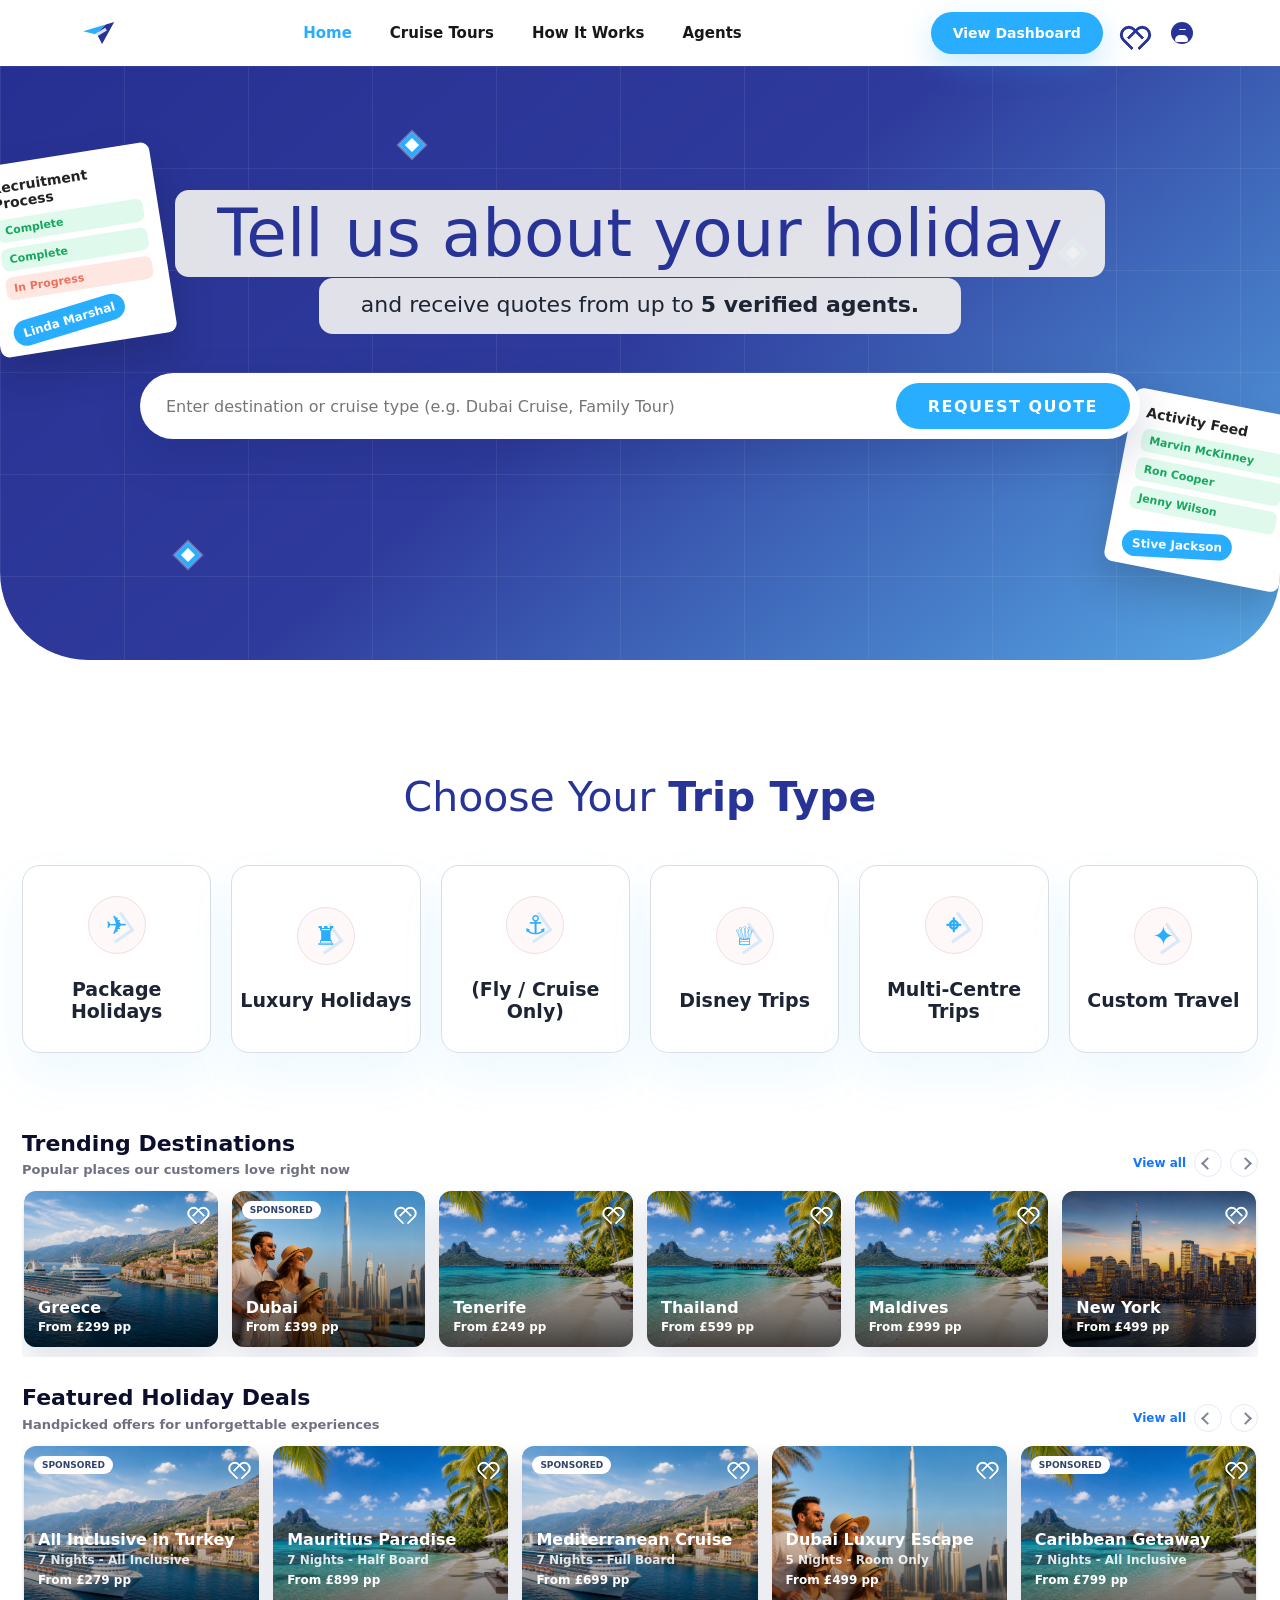
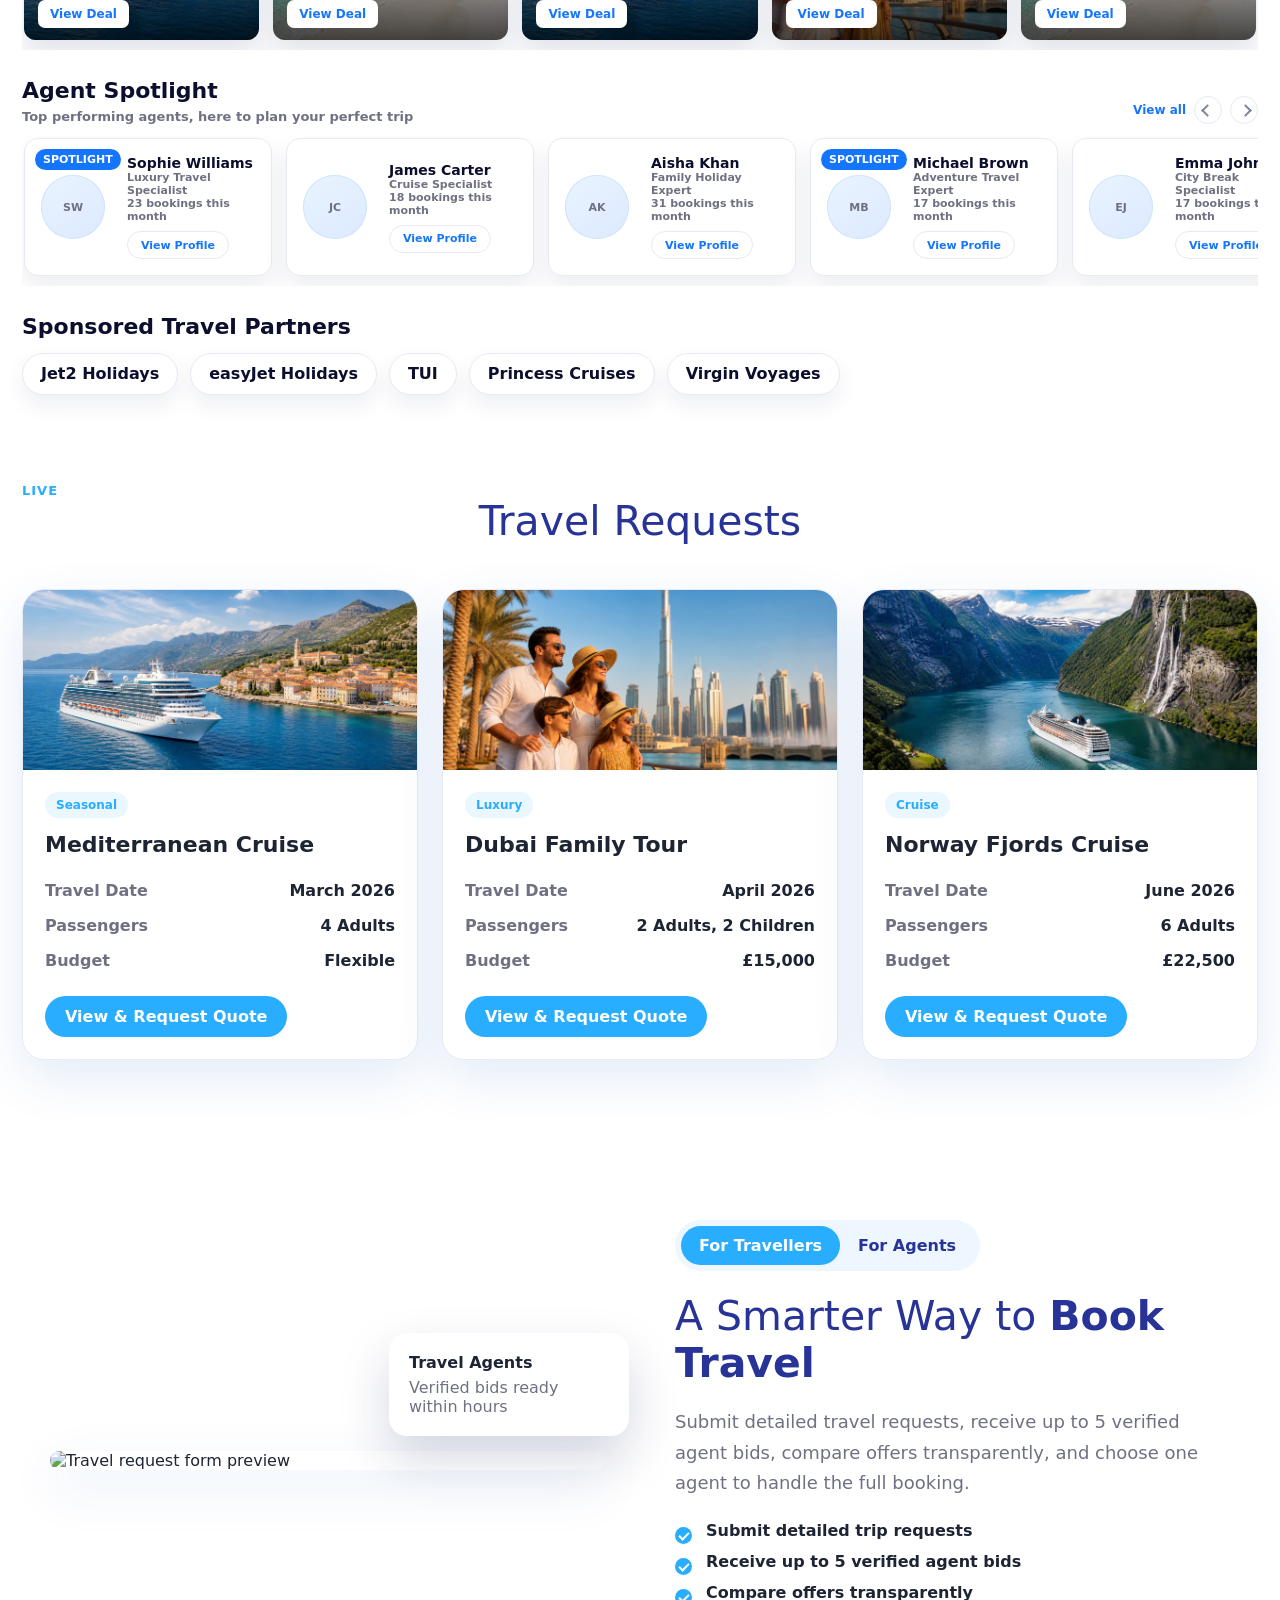
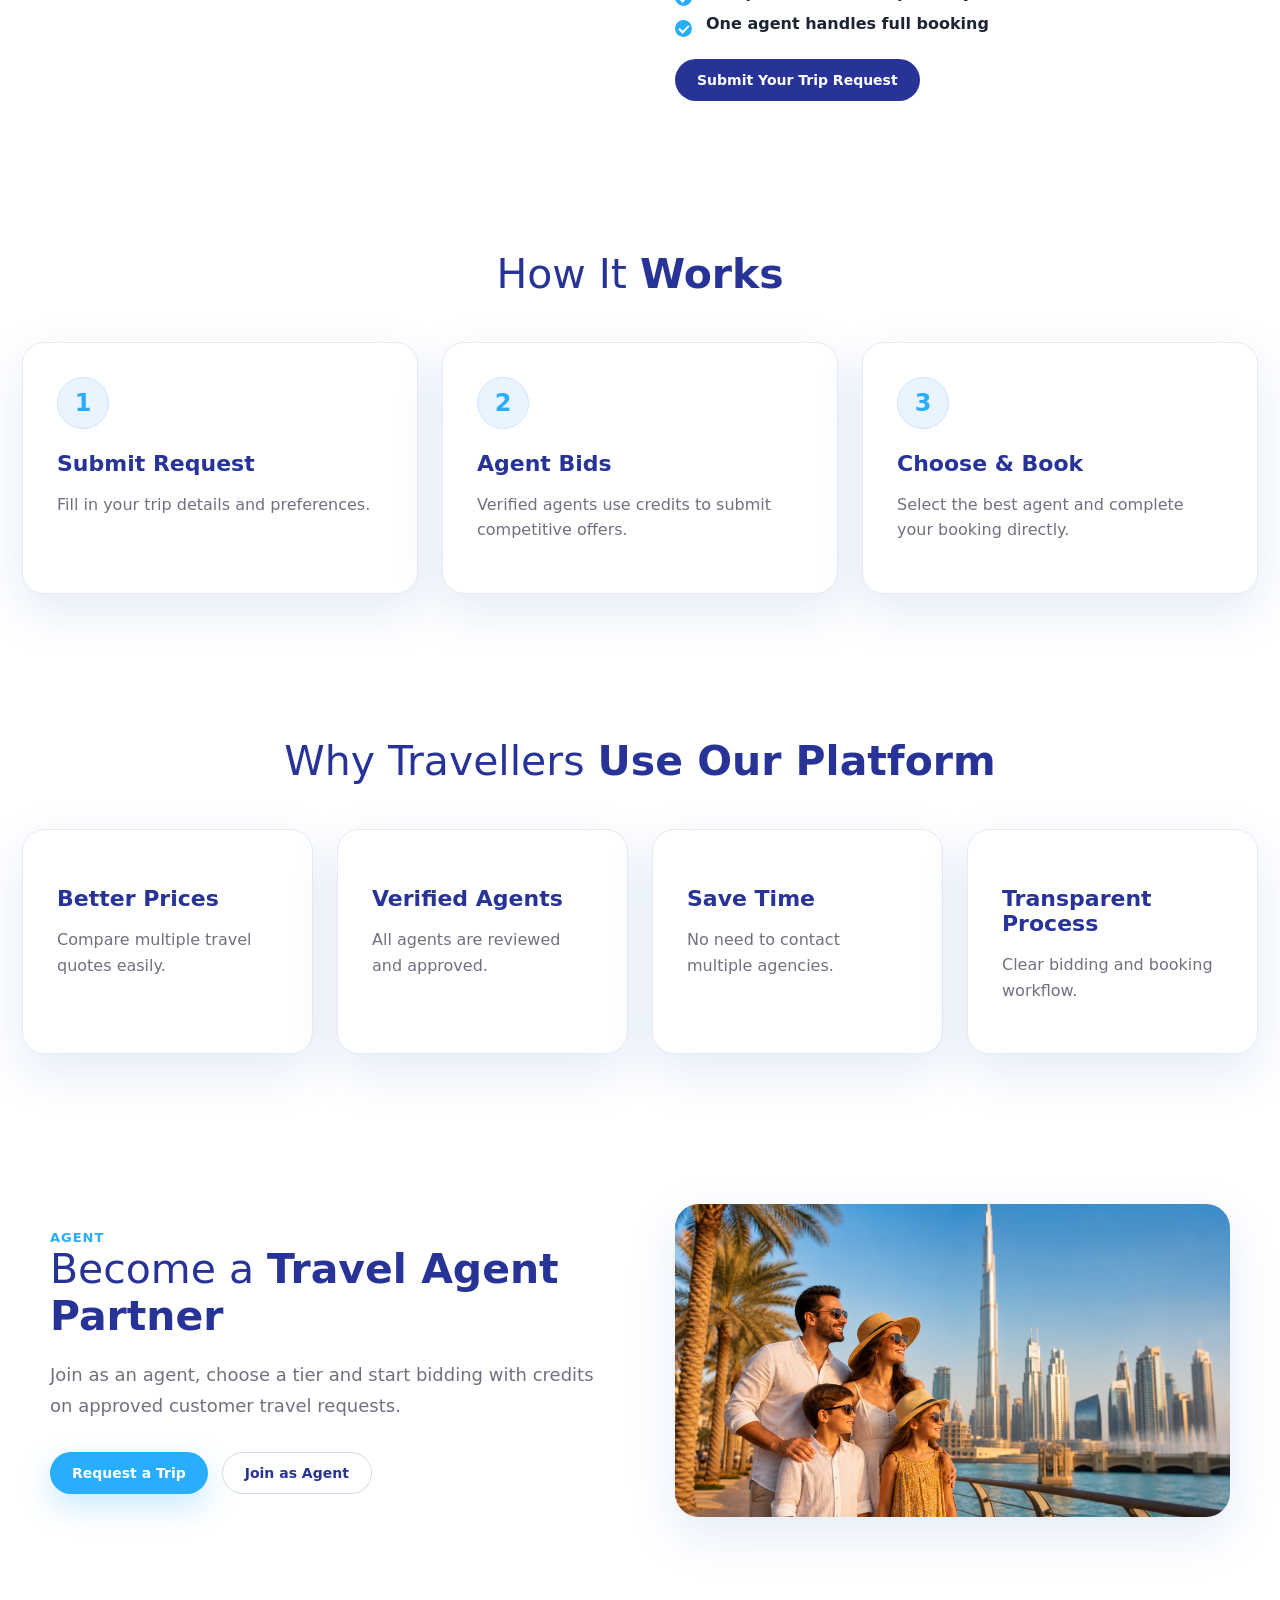
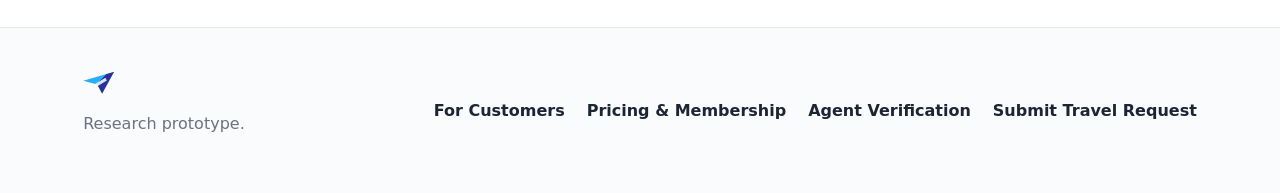
==== index.html @ 95e34626 "Initial website prototype" ====
<!doctype html>
<html lang="en">
  <head>
    <meta charset="utf-8" />
    <meta name="viewport" content="width=device-width, initial-scale=1" />
    <title>Research Prototype</title>
    <link rel="stylesheet" href="assets/styles.css" />
  </head>
  <body class="landing-page">
    <header class="site-header">
      <a class="brand" href="./" aria-label="Home">
        <span class="brand-plane"></span>
      </a>
      <nav class="desktop-nav" aria-label="Main navigation">
        <a class="is-active" href="#home">Home</a>
        <a href="#cruise-tours">Cruise Tours</a>
        <a href="#how-it-works">How It Works</a>
        <a href="#agents">Agents</a>
      </nav>
      <div class="header-actions">
        <a class="pill-button header-dashboard-link" href="dashboard/client/">View Dashboard</a>
        <button class="icon-button icon-heart" type="button" aria-label="Saved trips"></button>
        <button class="icon-button icon-user" type="button" aria-label="Account"></button>
      </div>
    </header>

    <main>
      <section class="hero" id="home">
        <div class="hero-grid"></div>
        <div class="spark spark-one"></div>
        <div class="spark spark-two"></div>
        <div class="spark spark-three"></div>
        <div class="floating-card floating-left">
          <p>Recruitment Process</p>
          <span>Complete</span>
          <span>Complete</span>
          <span class="warm">In Progress</span>
          <b>Linda Marshal</b>
        </div>
        <div class="floating-card floating-right">
          <p>Activity Feed</p>
          <span>Marvin McKinney</span>
          <span>Ron Cooper</span>
          <span>Jenny Wilson</span>
          <b>Stive Jackson</b>
        </div>
        <div class="hero-content">
          <h1>
            <span>Tell us about your holiday</span>
          </h1>
          <p class="hero-subtitle">and receive quotes from up to <b>5 verified agents.</b></p>
          <form class="hero-search" id="heroSearch">
            <input id="tripPrompt" type="text" placeholder="Enter destination or cruise type (e.g. Dubai Cruise, Family Tour)" />
            <button type="submit">Request Quote</button>
          </form>
        </div>
      </section>

      <section class="trip-types" id="cruise-tours">
        <h2>Choose Your <strong>Trip Type</strong></h2>
        <div class="trip-grid">
          <a class="trip-card" href="dashboard/client/tour-request/new/">
            <span class="trip-symbol trip-package"></span>
            <span>Package Holidays</span>
          </a>
          <a class="trip-card" href="dashboard/client/tour-request/new/">
            <span class="trip-symbol trip-luxury"></span>
            <span>Luxury Holidays</span>
          </a>
          <a class="trip-card" href="dashboard/client/tour-request/new/">
            <span class="trip-symbol trip-cruise"></span>
            <span>(Fly / Cruise Only)</span>
          </a>
          <a class="trip-card" href="dashboard/client/tour-request/new/">
            <span class="trip-symbol trip-disney"></span>
            <span>Disney Trips</span>
          </a>
          <a class="trip-card" href="dashboard/client/tour-request/new/">
            <span class="trip-symbol trip-multicentre"></span>
            <span>Multi-Centre Trips</span>
          </a>
          <a class="trip-card" href="dashboard/client/tour-request/new/">
            <span class="trip-symbol trip-custom"></span>
            <span>Custom Travel</span>
          </a>
        </div>
      </section>

      <section class="travel-marketplace" aria-label="Holiday marketplace highlights">
        <div class="market-row">
          <div class="market-row-heading">
            <div>
              <h2>Trending Destinations</h2>
              <p>Popular places our customers love right now</p>
            </div>
            <div class="market-controls">
              <a href="dashboard/client/tour-request/new/">View all</a>
              <button type="button" aria-label="Previous destinations"></button>
              <button type="button" aria-label="Next destinations"></button>
            </div>
          </div>
          <div class="market-scroll">
            <a class="destination-card greece" href="dashboard/client/tour-request/new/?title=Greece%20Holiday&tourType=Beach%20Holiday&destination=Greece&departureAirport=Any%20UK%20airport&adults=2&children=0&budget=%C2%A3299%20pp">
              <span class="heart-mark"></span>
              <strong>Greece</strong>
              <em>From &pound;299 pp</em>
            </a>
            <a class="destination-card dubai sponsored" href="dashboard/client/tour-request/new/?title=Dubai%20Holiday&tourType=Luxury%20Holiday&destination=Dubai%2C%20UAE&departureAirport=Manchester%20%28MAN%29&adults=2&children=0&budget=%C2%A3399%20pp">
              <span class="sponsor-pill">Sponsored</span>
              <span class="heart-mark"></span>
              <strong>Dubai</strong>
              <em>From &pound;399 pp</em>
            </a>
            <a class="destination-card tenerife" href="dashboard/client/tour-request/new/?title=Tenerife%20Holiday&tourType=Beach%20Holiday&destination=Tenerife&departureAirport=Any%20UK%20airport&adults=2&children=0&budget=%C2%A3249%20pp">
              <span class="heart-mark"></span>
              <strong>Tenerife</strong>
              <em>From &pound;249 pp</em>
            </a>
            <a class="destination-card thailand" href="dashboard/client/tour-request/new/?title=Thailand%20Holiday&tourType=Luxury%20Holiday&destination=Thailand&departureAirport=London%20Heathrow%20%28LHR%29&adults=2&children=0&budget=%C2%A3599%20pp">
              <span class="heart-mark"></span>
              <strong>Thailand</strong>
              <em>From &pound;599 pp</em>
            </a>
            <a class="destination-card maldives" href="dashboard/client/tour-request/new/?title=Maldives%20Holiday&tourType=Luxury%20Holiday&destination=Maldives&departureAirport=London%20Gatwick%20%28LGW%29&adults=2&children=0&budget=%C2%A3999%20pp">
              <span class="heart-mark"></span>
              <strong>Maldives</strong>
              <em>From &pound;999 pp</em>
            </a>
            <a class="destination-card newyork" href="dashboard/client/tour-request/new/?title=New%20York%20City%20Break&tourType=City%20Break&destination=New%20York&departureAirport=Any%20London%20airport&adults=2&children=0&budget=%C2%A3499%20pp">
              <span class="heart-mark"></span>
              <strong>New York</strong>
              <em>From &pound;499 pp</em>
            </a>
          </div>
        </div>

        <div class="market-row">
          <div class="market-row-heading">
            <div>
              <h2>Featured Holiday Deals</h2>
              <p>Handpicked offers for unforgettable experiences</p>
            </div>
            <div class="market-controls">
              <a href="dashboard/client/tour-request/new/">View all</a>
              <button type="button" aria-label="Previous deals"></button>
              <button type="button" aria-label="Next deals"></button>
            </div>
          </div>
          <div class="market-scroll deal-scroll">
            <a class="deal-card turkey sponsored" href="dashboard/client/tour-request/new/?title=All%20Inclusive%20Turkey&tourType=Package%20Holiday&destination=Turkey&departureAirport=Manchester%20%28MAN%29&adults=2&children=0&budget=%C2%A3279%20pp">
              <span class="sponsor-pill">Sponsored</span>
              <span class="heart-mark"></span>
              <strong>All Inclusive in Turkey</strong>
              <span>7 Nights - All Inclusive</span>
              <em>From &pound;279 pp</em>
              <b>View Deal</b>
            </a>
            <a class="deal-card mauritius" href="dashboard/client/tour-request/new/?title=Mauritius%20Paradise&tourType=Luxury%20Holiday&destination=Mauritius&departureAirport=London%20Gatwick%20%28LGW%29&adults=2&children=0&budget=%C2%A3899%20pp">
              <span class="heart-mark"></span>
              <strong>Mauritius Paradise</strong>
              <span>7 Nights - Half Board</span>
              <em>From &pound;899 pp</em>
              <b>View Deal</b>
            </a>
            <a class="deal-card mediterranean sponsored" href="dashboard/client/tour-request/new/?title=Mediterranean%20Cruise&tourType=Cruise%20Holiday&destination=Mediterranean&departureAirport=Any%20London%20airport&adults=2&children=0&budget=%C2%A3699%20pp">
              <span class="sponsor-pill">Sponsored</span>
              <span class="heart-mark"></span>
              <strong>Mediterranean Cruise</strong>
              <span>7 Nights - Full Board</span>
              <em>From &pound;699 pp</em>
              <b>View Deal</b>
            </a>
            <a class="deal-card dubai-deal" href="dashboard/client/tour-request/new/?title=Dubai%20Luxury%20Escape&tourType=Luxury%20Holiday&destination=Dubai%2C%20UAE&departureAirport=Manchester%20%28MAN%29&adults=2&children=0&budget=%C2%A3499%20pp">
              <span class="heart-mark"></span>
              <strong>Dubai Luxury Escape</strong>
              <span>5 Nights - Room Only</span>
              <em>From &pound;499 pp</em>
              <b>View Deal</b>
            </a>
            <a class="deal-card caribbean sponsored" href="dashboard/client/tour-request/new/?title=Caribbean%20Getaway&tourType=Beach%20Holiday&destination=Caribbean&departureAirport=London%20Gatwick%20%28LGW%29&adults=2&children=0&budget=%C2%A3799%20pp">
              <span class="sponsor-pill">Sponsored</span>
              <span class="heart-mark"></span>
              <strong>Caribbean Getaway</strong>
              <span>7 Nights - All Inclusive</span>
              <em>From &pound;799 pp</em>
              <b>View Deal</b>
            </a>
          </div>
        </div>

        <div class="market-row">
          <div class="market-row-heading">
            <div>
              <h2>Agent Spotlight</h2>
              <p>Top performing agents, here to plan your perfect trip</p>
            </div>
            <div class="market-controls">
              <a href="#agents">View all</a>
              <button type="button" aria-label="Previous agents"></button>
              <button type="button" aria-label="Next agents"></button>
            </div>
          </div>
          <div class="market-scroll agent-scroll">
            <article class="agent-card spotlight">
              <span class="sponsor-pill">Spotlight</span>
              <span class="agent-avatar">SW</span>
              <div><strong>Sophie Williams</strong><span>Luxury Travel Specialist</span><em>23 bookings this month</em><button type="button">View Profile</button></div>
            </article>
            <article class="agent-card">
              <span class="agent-avatar">JC</span>
              <div><strong>James Carter</strong><span>Cruise Specialist</span><em>18 bookings this month</em><button type="button">View Profile</button></div>
            </article>
            <article class="agent-card">
              <span class="agent-avatar">AK</span>
              <div><strong>Aisha Khan</strong><span>Family Holiday Expert</span><em>31 bookings this month</em><button type="button">View Profile</button></div>
            </article>
            <article class="agent-card spotlight">
              <span class="sponsor-pill">Spotlight</span>
              <span class="agent-avatar">MB</span>
              <div><strong>Michael Brown</strong><span>Adventure Travel Expert</span><em>17 bookings this month</em><button type="button">View Profile</button></div>
            </article>
            <article class="agent-card">
              <span class="agent-avatar">EJ</span>
              <div><strong>Emma Johnson</strong><span>City Break Specialist</span><em>17 bookings this month</em><button type="button">View Profile</button></div>
            </article>
          </div>
        </div>

        <div class="partner-strip">
          <h2>Sponsored Travel Partners</h2>
          <div>
            <span>Jet2 Holidays</span>
            <span>easyJet Holidays</span>
            <span>TUI</span>
            <span>Princess Cruises</span>
            <span>Virgin Voyages</span>
          </div>
        </div>
      </section>

      <section class="live-requests">
        <div class="section-kicker">Live</div>
        <h2>Travel Requests</h2>
        <div class="request-grid">
          <article class="request-card">
            <img src="assets/trip-images/mediterranean-cruise.png" alt="Cruise ship sailing beside a Mediterranean coastal town" />
            <div>
              <span class="badge">Seasonal</span>
              <h3>Mediterranean Cruise</h3>
              <dl>
                <div><dt>Travel Date</dt><dd>March 2026</dd></div>
                <div><dt>Passengers</dt><dd>4 Adults</dd></div>
                <div><dt>Budget</dt><dd>Flexible</dd></div>
              </dl>
              <a href="dashboard/client/tour-request/new/?title=Mediterranean%20Cruise&tourType=Cruise%20Holiday&destination=Mediterranean&departureAirport=Any%20London%20airport&dateFrom=2026-03-01&dateTo=2026-03-14&adults=4&children=0&budget=Flexible&description=Seasonal%20Mediterranean%20cruise%20request%20for%204%20adults%20travelling%20in%20March%202026.%20Customer%20is%20open%20to%20flexible%20budget%20options.">View &amp; Request Quote</a>
            </div>
          </article>
          <article class="request-card">
            <img src="assets/trip-images/dubai-family-tour.png" alt="Family holiday in Dubai with the city skyline" />
            <div>
              <span class="badge">Luxury</span>
              <h3>Dubai Family Tour</h3>
              <dl>
                <div><dt>Travel Date</dt><dd>April 2026</dd></div>
                <div><dt>Passengers</dt><dd>2 Adults, 2 Children</dd></div>
                <div><dt>Budget</dt><dd>&pound;15,000</dd></div>
              </dl>
              <a href="dashboard/client/tour-request/new/?title=Dubai%20Family%20Tour&tourType=Luxury%20Holiday&destination=Dubai%2C%20UAE&departureAirport=Manchester%20%28MAN%29&dateFrom=2026-04-01&dateTo=2026-04-14&adults=2&children=2&childAges=8%2C12&budget=%C2%A315%2C000&description=Dubai%20family%20tour%20for%202%20adults%20and%202%20children%20aged%208%20and%2012%20travelling%20in%20April%202026.%20Looking%20for%20family-friendly%20accommodation%2C%20transfers%2C%20and%20key%20Dubai%20experiences.">View &amp; Request Quote</a>
            </div>
          </article>
          <article class="request-card">
            <img src="assets/trip-images/norway-fjords-cruise.png" alt="Cruise ship travelling through Norway fjords" />
            <div>
              <span class="badge">Cruise</span>
              <h3>Norway Fjords Cruise</h3>
              <dl>
                <div><dt>Travel Date</dt><dd>June 2026</dd></div>
                <div><dt>Passengers</dt><dd>6 Adults</dd></div>
                <div><dt>Budget</dt><dd>&pound;22,500</dd></div>
              </dl>
              <a href="dashboard/client/tour-request/new/?title=Norway%20Fjords%20Cruise&tourType=Cruise%20Holiday&destination=Norway%20Fjords&departureAirport=London%20Gatwick%20%28LGW%29&dateFrom=2026-06-01&dateTo=2026-06-14&adults=6&children=0&budget=%C2%A322%2C500&description=Norway%20fjords%20cruise%20request%20for%206%20adults%20travelling%20in%20June%202026.%20Interested%20in%20scenic%20fjord%20routes%2C%20premium%20cabins%2C%20and%20shore%20excursions.">View &amp; Request Quote</a>
            </div>
          </article>
        </div>
      </section>

      <section class="split-section">
        <div class="image-stack">
          <img class="main-image" src="prototype-request.png" alt="Travel request form preview" />
          <div class="mini-card">
            <strong>Travel Agents</strong>
            <span>Verified bids ready within hours</span>
          </div>
        </div>
        <div class="copy-column">
          <div class="toggle-tabs" aria-label="Audience">
            <button class="active" type="button">For Travellers</button>
            <button type="button">For Agents</button>
          </div>
          <h2>A Smarter Way to <strong>Book Travel</strong></h2>
          <p>Submit detailed travel requests, receive up to 5 verified agent bids, compare offers transparently, and choose one agent to handle the full booking.</p>
          <ul class="check-list">
            <li>Submit detailed trip requests</li>
            <li>Receive up to 5 verified agent bids</li>
            <li>Compare offers transparently</li>
            <li>One agent handles full booking</li>
          </ul>
          <a class="text-link" href="dashboard/client/tour-request/new/">Submit Your Trip Request</a>
        </div>
      </section>

      <section class="how-it-works" id="how-it-works">
        <h2>How It <strong>Works</strong></h2>
        <div class="steps">
          <article>
            <span class="step-icon step-submit"></span>
            <h3>Submit Request</h3>
            <p>Fill in your trip details and preferences.</p>
          </article>
          <article>
            <span class="step-icon step-bids"></span>
            <h3>Agent Bids</h3>
            <p>Verified agents use credits to submit competitive offers.</p>
          </article>
          <article>
            <span class="step-icon step-book"></span>
            <h3>Choose &amp; Book</h3>
            <p>Select the best agent and complete your booking directly.</p>
          </article>
        </div>
      </section>

      <section class="why-section">
        <h2>Why Travellers <strong>Use Our Platform</strong></h2>
        <div class="benefit-grid">
          <article><h3>Better Prices</h3><p>Compare multiple travel quotes easily.</p></article>
          <article><h3>Verified Agents</h3><p>All agents are reviewed and approved.</p></article>
          <article><h3>Save Time</h3><p>No need to contact multiple agencies.</p></article>
          <article><h3>Transparent Process</h3><p>Clear bidding and booking workflow.</p></article>
        </div>
      </section>

      <section class="agent-section" id="agents">
        <div>
          <span class="section-kicker">Agent</span>
          <h2>Become a <strong>Travel Agent Partner</strong></h2>
          <p>Join as an agent, choose a tier and start bidding with credits on approved customer travel requests.</p>
          <div class="agent-actions">
            <a class="pill-button" href="dashboard/client/tour-request/new/">Request a Trip</a>
            <a class="outline-button" href="#agents">Join as Agent</a>
          </div>
        </div>
        <img src="assets/trip-images/dubai-family-tour.png" alt="Travel agent helping a family plan a Dubai holiday" />
      </section>
    </main>

    <footer class="site-footer">
      <div>
        <a class="brand footer-brand" href="./" aria-label="Home">
          <span class="brand-plane"></span>
        </a>
        <p>Research prototype.</p>
      </div>
      <div class="footer-links">
        <a href="#home">For Customers</a>
        <a href="#agents">Pricing &amp; Membership</a>
        <a href="#how-it-works">Agent Verification</a>
        <a href="dashboard/client/tour-request/new/">Submit Travel Request</a>
      </div>
    </footer>

    <script src="assets/app.js"></script>
  </body>
</html>
---- assets/styles.css ----
:root {
  --blue: #28adff;
  --deep-blue: #273396;
  --ink: #1d2433;
  --muted: #6f7182;
  --soft: #f7f9fc;
  --line: #e8eaf3;
  --qmt-blue: #1476ff;
  --qmt-blue-light: #eaf4ff;
  --qmt-bg: #f7f9fc;
  --qmt-text-dark: #0b0e2c;
  --qmt-text-muted: #6f7182;
  --qmt-border: #e9eaf3;
  --shadow: 0 18px 50px rgba(25, 93, 194, 0.12);
  font-family: Inter, ui-sans-serif, system-ui, -apple-system, BlinkMacSystemFont, "Segoe UI", sans-serif;
}

* {
  box-sizing: border-box;
}

html {
  scroll-behavior: smooth;
}

body {
  margin: 0;
  color: var(--ink);
  background: #ffffff;
  overflow-x: hidden;
}

a {
  color: inherit;
  text-decoration: none;
}

button,
input,
select,
textarea {
  font: inherit;
}

.site-header {
  height: 66px;
  display: flex;
  align-items: center;
  justify-content: space-between;
  gap: 24px;
  padding: 0 6.5vw;
  background: #ffffff;
  position: sticky;
  top: 0;
  z-index: 20;
  box-shadow: 0 1px 0 rgba(16, 24, 40, 0.05);
}

.brand {
  display: inline-flex;
  align-items: center;
  gap: 0;
  color: var(--deep-blue);
}

.brand-plane {
  width: 31px;
  height: 22px;
  display: inline-block;
  position: relative;
  flex: 0 0 31px;
}

.brand-plane::before {
  content: "";
  position: absolute;
  inset: 0;
  background: linear-gradient(135deg, #28adff 0 48%, #273396 49% 100%);
  clip-path: polygon(0 42%, 100% 0, 61% 100%, 45% 58%);
}

.brand-plane::after {
  content: "";
  position: absolute;
  left: 11px;
  top: 9px;
  width: 13px;
  height: 3px;
  background: #ffffff;
  transform: rotate(-31deg);
  opacity: 0.85;
}

.brand-text {
  font-size: 28px;
  line-height: 1;
  letter-spacing: -0.8px;
  font-weight: 500;
  white-space: nowrap;
}

.desktop-nav {
  display: flex;
  align-items: center;
  gap: 38px;
  font-weight: 700;
}

.desktop-nav a {
  font-size: 15px;
  color: #171717;
}

.desktop-nav .is-active {
  color: var(--blue);
}

.header-actions {
  display: flex;
  align-items: center;
  gap: 17px;
}

.pill-button,
.outline-button,
.text-link {
  display: inline-flex;
  align-items: center;
  justify-content: center;
  min-height: 42px;
  padding: 0 22px;
  border-radius: 999px;
  font-weight: 800;
  font-size: 14px;
  white-space: nowrap;
}

.pill-button {
  color: #ffffff;
  background: var(--blue);
  box-shadow: 0 12px 30px rgba(40, 173, 255, 0.25);
}

.outline-button {
  color: var(--deep-blue);
  border: 1px solid rgba(39, 51, 150, 0.18);
  background: #ffffff;
}

.icon-button {
  width: 30px;
  height: 30px;
  border: 0;
  background: transparent;
  position: relative;
  cursor: pointer;
}

.icon-heart::before,
.icon-heart::after {
  content: "";
  width: 12px;
  height: 19px;
  border: 3px solid var(--deep-blue);
  border-bottom: 0;
  border-radius: 12px 12px 0 0;
  position: absolute;
  top: 4px;
  left: 9px;
  transform: rotate(-45deg);
  transform-origin: bottom center;
}

.icon-heart::after {
  left: 4px;
  transform: rotate(45deg);
}

.icon-user::before {
  content: "";
  width: 22px;
  height: 22px;
  border-radius: 50%;
  background: var(--deep-blue);
  position: absolute;
  top: 4px;
  left: 4px;
}

.icon-user::after {
  content: "";
  width: 13px;
  height: 7px;
  border-radius: 10px 10px 4px 4px;
  background: #ffffff;
  position: absolute;
  left: 8px;
  bottom: 6px;
  box-shadow: 1px -9px 0 -3px #ffffff;
}

.hero {
  min-height: 594px;
  position: relative;
  overflow: hidden;
  border-bottom-left-radius: 88px;
  border-bottom-right-radius: 88px;
  background: linear-gradient(140deg, #263092 0%, #2f3b9c 48%, #56a7e4 100%);
}

.hero-grid {
  position: absolute;
  inset: 0;
  background-image:
    linear-gradient(rgba(255, 255, 255, 0.07) 1px, transparent 1px),
    linear-gradient(90deg, rgba(255, 255, 255, 0.07) 1px, transparent 1px);
  background-size: 124px 102px;
}

.spark {
  position: absolute;
  width: 18px;
  height: 18px;
  border: 4px solid var(--blue);
  background: #ffffff;
  transform: rotate(45deg);
  box-shadow: 0 0 0 2px rgba(255, 255, 255, 0.3);
}

.spark-one { top: 70px; left: 31.5%; }
.spark-two { top: 178px; right: 15.5%; }
.spark-three { bottom: 96px; left: 14%; }

.hero-content {
  position: relative;
  z-index: 2;
  width: min(1000px, calc(100% - 40px));
  margin: 0 auto;
  padding-top: 124px;
  text-align: center;
}

.hero h1 {
  margin: 0;
  color: var(--deep-blue);
  font-weight: 400;
  line-height: 1.17;
  letter-spacing: 0;
  font-size: clamp(40px, 5.3vw, 66px);
}

.hero h1 span {
  display: inline-block;
  max-width: 100%;
  padding: 5px 42px;
  margin-bottom: 1px;
  border-radius: 14px;
  background: rgba(239, 239, 239, 0.93);
}

.hero h1 strong {
  color: var(--blue);
  font-weight: 900;
}

.hero-subtitle {
  width: fit-content;
  max-width: 100%;
  margin: 0 auto 39px;
  padding: 14px 42px 17px;
  border-radius: 14px;
  background: rgba(239, 239, 239, 0.93);
  font-size: clamp(17px, 1.8vw, 22px);
}

.hero-search {
  display: flex;
  align-items: center;
  gap: 12px;
  width: min(1000px, 100%);
  margin: 0 auto;
  padding: 10px;
  border-radius: 999px;
  background: #ffffff;
  box-shadow: 0 18px 45px rgba(18, 28, 87, 0.18);
}

.hero-search input {
  flex: 1;
  min-width: 0;
  height: 46px;
  border: 0;
  outline: 0;
  padding: 0 16px;
  font-size: 16px;
  color: #333d52;
}

.hero-search button {
  height: 46px;
  border: 0;
  border-radius: 999px;
  padding: 0 32px;
  background: var(--blue);
  color: #ffffff;
  text-transform: uppercase;
  letter-spacing: 1.5px;
  font-weight: 900;
  cursor: pointer;
}

.floating-card {
  position: absolute;
  z-index: 1;
  width: 178px;
  padding: 15px;
  border-radius: 9px;
  background: #ffffff;
  box-shadow: 0 20px 40px rgba(0, 0, 0, 0.16);
  color: #222;
}

.floating-card p {
  margin: 0 0 8px;
  font-size: 14px;
  font-weight: 800;
}

.floating-card span {
  display: block;
  margin: 6px 0;
  padding: 5px 8px;
  border-radius: 7px;
  background: #dff9ec;
  color: #16a85e;
  font-size: 11px;
  font-weight: 800;
}

.floating-card .warm {
  color: #ee6f5c;
  background: #ffe7e1;
}

.floating-card b {
  display: inline-block;
  margin-top: 9px;
  padding: 6px 10px;
  border-radius: 999px;
  background: var(--blue);
  color: #ffffff;
  font-size: 12px;
  transform: rotate(-8deg);
}

.floating-left {
  top: 88px;
  left: -14px;
  transform: rotate(-9deg);
}

.floating-right {
  right: -16px;
  bottom: 82px;
  transform: rotate(11deg);
}

.trip-types,
.live-requests,
.how-it-works,
.why-section {
  width: min(1260px, calc(100% - 44px));
  margin: 0 auto;
}

.trip-types {
  padding: 114px 0 66px;
  text-align: center;
}

section h2 {
  margin: 0 0 44px;
  color: var(--deep-blue);
  font-size: clamp(34px, 3.2vw, 44px);
  line-height: 1.15;
  font-weight: 400;
  letter-spacing: 0;
}

section h2 strong {
  font-weight: 900;
}

.trip-grid {
  display: grid;
  grid-template-columns: repeat(6, minmax(140px, 1fr));
  gap: 20px;
}

.trip-card {
  min-height: 188px;
  display: flex;
  flex-direction: column;
  justify-content: center;
  align-items: center;
  gap: 24px;
  border: 1px solid #dcdde3;
  border-radius: 18px;
  background: #ffffff;
  box-shadow: 0 22px 45px rgba(40, 173, 255, 0.08);
  font-size: 19px;
  font-weight: 900;
  transition: transform 160ms ease, box-shadow 160ms ease;
}

.trip-card:hover {
  transform: translateY(-4px);
  box-shadow: 0 26px 60px rgba(40, 173, 255, 0.18);
}

.trip-symbol {
  width: 58px;
  height: 58px;
  display: inline-flex;
  align-items: center;
  justify-content: center;
  position: relative;
  border-radius: 50%;
  border: 1px solid #f0dfe2;
  background: #fff8f8;
  color: var(--blue);
}

.trip-symbol::before {
  font-size: 26px;
  line-height: 1;
}

.trip-package::before { content: "✈"; }
.trip-luxury::before { content: "♜"; }
.trip-cruise::before { content: "⚓"; }
.trip-disney::before { content: "♕"; }
.trip-multicentre::before { content: "⌖"; }
.trip-custom::before { content: "✦"; }

.trip-symbol::after {
  content: "";
  position: absolute;
  width: 20px;
  height: 20px;
  border-right: 3px solid currentColor;
  border-bottom: 3px solid currentColor;
  bottom: 14px;
  right: 15px;
  opacity: 0.18;
  transform: rotate(-35deg);
}

.travel-marketplace {
  width: min(1360px, calc(100% - 44px));
  margin: 0 auto;
  padding: 12px 0 54px;
}

.market-row {
  margin-bottom: 28px;
}

.market-row-heading {
  display: flex;
  align-items: flex-end;
  justify-content: space-between;
  gap: 20px;
  margin-bottom: 12px;
}

.market-row-heading h2,
.partner-strip h2 {
  margin: 0;
  color: #0b0e2c;
  font-size: 22px;
  line-height: 1.2;
  font-weight: 900;
}

.market-row-heading p {
  margin: 5px 0 0;
  color: var(--muted);
  font-size: 13px;
  font-weight: 700;
}

.market-controls {
  display: flex;
  align-items: center;
  gap: 8px;
  color: var(--qmt-blue);
  font-size: 12px;
  font-weight: 900;
}

.market-controls button {
  width: 28px;
  height: 28px;
  border: 1px solid var(--line);
  border-radius: 50%;
  background: #ffffff;
  position: relative;
  cursor: pointer;
}

.market-controls button::after {
  content: "";
  width: 7px;
  height: 7px;
  border-top: 2px solid #7b8498;
  border-right: 2px solid #7b8498;
  position: absolute;
  top: 9px;
  left: 8px;
  transform: rotate(-135deg);
}

.market-controls button + button::after {
  left: 10px;
  transform: rotate(45deg);
}

.market-scroll {
  display: grid;
  grid-auto-columns: minmax(175px, 1fr);
  grid-auto-flow: column;
  gap: 14px;
  overflow-x: auto;
  padding: 2px 2px 10px;
  scrollbar-width: thin;
}

.destination-card,
.deal-card {
  min-height: 156px;
  display: flex;
  flex-direction: column;
  justify-content: flex-end;
  position: relative;
  overflow: hidden;
  border-radius: 12px;
  color: #ffffff;
  background-color: #224c72;
  background-size: cover;
  background-position: center;
  box-shadow: 0 14px 28px rgba(20, 35, 90, 0.13);
}

.destination-card::before,
.deal-card::before {
  content: "";
  position: absolute;
  inset: 0;
  background: linear-gradient(180deg, rgba(0, 0, 0, 0.02) 34%, rgba(0, 0, 0, 0.72) 100%);
}

.destination-card strong,
.destination-card em,
.deal-card strong,
.deal-card span:not(.heart-mark):not(.sponsor-pill),
.deal-card em,
.deal-card b {
  position: relative;
  z-index: 1;
  margin-left: 14px;
  margin-right: 14px;
}

.destination-card strong,
.deal-card strong {
  font-size: 16px;
  line-height: 1.15;
  font-weight: 900;
}

.destination-card em,
.deal-card em,
.deal-card span:not(.heart-mark):not(.sponsor-pill) {
  margin-top: 3px;
  margin-bottom: 13px;
  font-size: 12px;
  font-style: normal;
  font-weight: 900;
}

.deal-card span:not(.heart-mark):not(.sponsor-pill) {
  margin-bottom: 3px;
  color: rgba(255, 255, 255, 0.86);
}

.deal-card b {
  align-self: flex-start;
  margin-bottom: 12px;
  padding: 7px 12px;
  border-radius: 7px;
  background: #ffffff;
  color: var(--qmt-blue);
  font-size: 12px;
  font-weight: 900;
}

.heart-mark {
  width: 22px;
  height: 22px;
  position: absolute;
  top: 10px;
  right: 10px;
  z-index: 2;
}

.heart-mark::before,
.heart-mark::after {
  content: "";
  width: 9px;
  height: 14px;
  border: 2px solid #ffffff;
  border-bottom: 0;
  border-radius: 10px 10px 0 0;
  position: absolute;
  top: 3px;
  left: 8px;
  transform: rotate(-45deg);
  transform-origin: bottom center;
}

.heart-mark::after {
  left: 4px;
  transform: rotate(45deg);
}

.sponsor-pill {
  position: absolute;
  top: 10px;
  left: 10px;
  z-index: 2;
  padding: 4px 8px;
  border-radius: 999px;
  background: #ffffff;
  color: #30436c;
  text-transform: uppercase;
  font-size: 9px;
  font-weight: 900;
}

.greece {
  background-image: url("trip-images/mediterranean-cruise.png");
}

.dubai,
.dubai-deal {
  background-image: url("trip-images/dubai-family-tour.png");
}

.tenerife {
  background-image: url("trip-images/tropical-resort.png");
}

.thailand,
.caribbean {
  background-image: url("trip-images/tropical-resort.png");
}

.maldives {
  background-image: url("trip-images/tropical-resort.png");
}

.newyork {
  background-image: url("trip-images/new-york-city.png");
}

.deal-scroll {
  grid-auto-columns: minmax(230px, 1fr);
}

.deal-card {
  min-height: 194px;
}

.turkey {
  background-image: url("trip-images/mediterranean-cruise.png");
}

.mauritius {
  background-image: url("trip-images/tropical-resort.png");
}

.mediterranean {
  background-image: url("trip-images/mediterranean-cruise.png");
}

.agent-scroll {
  grid-auto-columns: minmax(248px, 1fr);
}

.agent-card {
  min-height: 122px;
  display: grid;
  grid-template-columns: 72px 1fr;
  align-items: center;
  gap: 14px;
  position: relative;
  padding: 16px;
  border: 1px solid var(--line);
  border-radius: 14px;
  background: #ffffff;
  box-shadow: 0 12px 24px rgba(20, 35, 90, 0.08);
}

.agent-avatar {
  width: 64px;
  height: 64px;
  display: inline-flex;
  align-items: center;
  justify-content: center;
  border-radius: 50%;
  background: linear-gradient(145deg, #eaf4ff, #dce9ff);
  color: var(--qmt-blue);
  font-weight: 900;
  box-shadow: inset 0 0 0 1px #cfe4ff;
}

.agent-card strong,
.agent-card span,
.agent-card em {
  display: block;
}

.agent-card .agent-avatar {
  display: inline-flex;
}

.agent-card strong {
  color: var(--qmt-text-dark);
  font-size: 14px;
  font-weight: 900;
}

.agent-card span,
.agent-card em {
  color: var(--muted);
  font-size: 11px;
  font-style: normal;
  font-weight: 700;
}

.agent-card button {
  height: 28px;
  margin-top: 8px;
  padding: 0 13px;
  border: 1px solid var(--line);
  border-radius: 999px;
  background: #ffffff;
  color: var(--qmt-blue);
  font-size: 11px;
  font-weight: 900;
}

.agent-card .sponsor-pill {
  background: var(--qmt-blue);
  color: #ffffff;
}

.partner-strip {
  margin-top: 4px;
}

.partner-strip h2 {
  margin-bottom: 12px;
}

.partner-strip div {
  display: flex;
  flex-wrap: wrap;
  gap: 12px;
}

.partner-strip span {
  display: inline-flex;
  align-items: center;
  min-height: 42px;
  padding: 0 18px;
  border: 1px solid var(--line);
  border-radius: 999px;
  background: #ffffff;
  color: var(--qmt-text-dark);
  font-weight: 900;
  box-shadow: 0 10px 22px rgba(20, 35, 90, 0.07);
}

.live-requests {
  padding: 34px 0 82px;
}

.section-kicker {
  color: var(--blue);
  font-weight: 900;
  letter-spacing: 1px;
  text-transform: uppercase;
  font-size: 13px;
}

.live-requests h2,
.how-it-works h2,
.why-section h2 {
  text-align: center;
}

.request-grid {
  display: grid;
  grid-template-columns: repeat(3, 1fr);
  gap: 24px;
}

.request-card {
  overflow: hidden;
  border: 1px solid var(--line);
  border-radius: 22px;
  background: #ffffff;
  box-shadow: var(--shadow);
}

.request-card img {
  width: 100%;
  height: 180px;
  display: block;
  object-fit: cover;
}

.request-card div {
  padding: 22px;
}

.badge {
  display: inline-flex;
  padding: 6px 11px;
  border-radius: 999px;
  background: #eaf7ff;
  color: var(--blue);
  font-size: 12px;
  font-weight: 900;
}

.request-card h3 {
  margin: 14px 0 16px;
  font-size: 22px;
}

.request-card dl {
  margin: 0;
}

.request-card dl div {
  display: flex;
  justify-content: space-between;
  gap: 12px;
  padding: 8px 0;
  border: 0;
  box-shadow: none;
}

.request-card dt {
  color: var(--muted);
  font-weight: 700;
}

.request-card dd {
  margin: 0;
  font-weight: 900;
}

.request-card a {
  display: inline-flex;
  margin-top: 18px;
  color: #ffffff;
  background: var(--blue);
  border-radius: 999px;
  padding: 11px 20px;
  font-weight: 900;
}

.split-section,
.agent-section {
  width: min(1180px, calc(100% - 44px));
  display: grid;
  grid-template-columns: 1fr 1fr;
  align-items: center;
  gap: 70px;
  margin: 0 auto;
  padding: 78px 0;
}

.image-stack {
  position: relative;
}

.main-image,
.agent-section img {
  width: 100%;
  display: block;
  border-radius: 24px;
  box-shadow: var(--shadow);
}

.mini-card {
  position: absolute;
  right: -24px;
  bottom: 34px;
  width: 240px;
  padding: 20px;
  border-radius: 18px;
  background: #ffffff;
  box-shadow: 0 22px 50px rgba(20, 35, 90, 0.18);
}

.mini-card strong,
.mini-card span {
  display: block;
}

.mini-card span {
  margin-top: 6px;
  color: var(--muted);
}

.toggle-tabs {
  display: inline-flex;
  padding: 6px;
  border-radius: 999px;
  background: #eef7ff;
  margin-bottom: 22px;
}

.toggle-tabs button {
  border: 0;
  padding: 10px 18px;
  border-radius: 999px;
  background: transparent;
  color: var(--deep-blue);
  font-weight: 900;
}

.toggle-tabs .active {
  background: var(--blue);
  color: #ffffff;
}

.copy-column h2,
.agent-section h2 {
  margin-bottom: 20px;
}

.copy-column p,
.agent-section p {
  color: var(--muted);
  font-size: 18px;
  line-height: 1.7;
}

.check-list {
  padding: 0;
  margin: 22px 0 26px;
  list-style: none;
}

.check-list li {
  margin: 12px 0;
  padding-left: 31px;
  position: relative;
  font-weight: 800;
}

.check-list li::before {
  content: "";
  position: absolute;
  left: 0;
  top: 6px;
  width: 17px;
  height: 17px;
  border-radius: 50%;
  background: var(--blue);
}

.check-list li::after {
  content: "";
  position: absolute;
  left: 6px;
  top: 9px;
  width: 4px;
  height: 8px;
  border-right: 2px solid #ffffff;
  border-bottom: 2px solid #ffffff;
  transform: rotate(45deg);
}

.text-link {
  background: var(--deep-blue);
  color: #ffffff;
}

.how-it-works,
.why-section {
  padding: 72px 0;
}

.steps,
.benefit-grid {
  display: grid;
  grid-template-columns: repeat(3, 1fr);
  gap: 24px;
}

.steps article,
.benefit-grid article {
  padding: 34px;
  border: 1px solid var(--line);
  border-radius: 22px;
  background: #ffffff;
  box-shadow: var(--shadow);
}

.step-icon {
  width: 52px;
  height: 52px;
  display: inline-flex;
  align-items: center;
  justify-content: center;
  position: relative;
  border-radius: 50%;
  background: #eaf4ff;
  border: 1px solid #cfe4ff;
  color: var(--blue);
}

.step-icon::before {
  font-size: 24px;
  font-weight: 900;
}

.step-submit::before { content: "1"; }
.step-bids::before { content: "2"; }
.step-book::before { content: "3"; }

.steps h3,
.benefit-grid h3 {
  margin: 22px 0 10px;
  color: var(--deep-blue);
  font-size: 22px;
}

.steps p,
.benefit-grid p {
  color: var(--muted);
  line-height: 1.6;
}

.benefit-grid {
  grid-template-columns: repeat(4, 1fr);
}

.agent-section {
  padding-bottom: 110px;
}

.agent-actions {
  display: flex;
  gap: 14px;
  flex-wrap: wrap;
  margin-top: 30px;
}

.site-footer {
  display: flex;
  justify-content: space-between;
  gap: 40px;
  padding: 44px 6.5vw;
  border-top: 1px solid var(--line);
  background: #f9fbfd;
}

.site-footer img {
  width: 190px;
}

.footer-brand .brand-text {
  font-size: 22px;
}

.site-footer p {
  color: var(--muted);
}

.footer-links {
  display: flex;
  gap: 22px;
  flex-wrap: wrap;
  align-items: center;
  font-weight: 800;
}

.dashboard-page {
  background:
    radial-gradient(circle at top right, rgba(214, 181, 109, 0.16), transparent 28%),
    linear-gradient(180deg, #f8fbff 0%, #f4f7fb 42%, #eef3f8 100%);
  color: var(--qmt-text-dark);
}

.dashboard-shell {
  min-height: 100vh;
  display: grid;
  grid-template-columns: 300px 1fr;
}

.sidebar {
  background: #ffffff;
  border-right: 1px solid var(--qmt-border);
  min-height: 100vh;
  position: sticky;
  top: 0;
}

.sidebar-logo {
  height: 75px;
  display: flex;
  align-items: center;
  padding: 0 30px;
  border-bottom: 1px solid var(--qmt-border);
}

.dashboard-brand .brand-plane {
  width: 30px;
  height: 22px;
  flex-basis: 30px;
}

.dashboard-brand .brand-text {
  font-size: 18px;
  letter-spacing: -0.6px;
}

.side-nav {
  padding: 28px;
}

.side-nav a {
  height: 44px;
  display: flex;
  align-items: center;
  gap: 22px;
  padding: 0 12px;
  margin-bottom: 4px;
  border-radius: 10px;
  color: var(--qmt-text-dark);
  font-size: 16px;
}

.side-nav a.active {
  background: var(--qmt-blue-light);
  font-weight: 800;
}

.side-icon {
  width: 20px;
  height: 20px;
  border-radius: 6px;
  border: 2px solid var(--qmt-text-muted);
  position: relative;
  flex: 0 0 20px;
}

.active .side-icon {
  border-color: var(--qmt-blue);
}

.icon-dashboard::after {
  content: "";
  position: absolute;
  inset: 4px;
  border-top: 2px solid currentColor;
  border-bottom: 2px solid currentColor;
  color: inherit;
}

.icon-home::before {
  content: "";
  position: absolute;
  width: 10px;
  height: 10px;
  border-left: 2px solid currentColor;
  border-top: 2px solid currentColor;
  left: 3px;
  top: 5px;
  transform: rotate(45deg);
}

.icon-home::after {
  content: "";
  position: absolute;
  width: 10px;
  height: 8px;
  border: 2px solid currentColor;
  border-top: 0;
  left: 3px;
  bottom: 3px;
}

.icon-pin {
  border-radius: 50% 50% 50% 0;
  transform: rotate(-45deg);
}

.icon-pin::after {
  content: "";
  width: 6px;
  height: 6px;
  border-radius: 50%;
  background: var(--qmt-blue);
  position: absolute;
  top: 5px;
  left: 5px;
}

.icon-account {
  border-radius: 50%;
}

.icon-history {
  border-radius: 50%;
}

.icon-support {
  border-radius: 50%;
  border-style: dashed;
}

.dashboard-main {
  min-width: 0;
  background:
    linear-gradient(135deg, rgba(15, 39, 85, 0.035), transparent 34%),
    transparent;
}

.dashboard-topbar {
  height: 75px;
  display: flex;
  align-items: center;
  justify-content: space-between;
  gap: 18px;
  padding: 0 34px;
  background: #ffffff;
  border-bottom: 1px solid var(--qmt-border);
}

.dashboard-topbar p {
  margin: 0 0 3px;
  color: var(--qmt-text-muted);
  font-size: 13px;
}

.dashboard-topbar strong {
  font-size: 17px;
}

.menu-button {
  display: none;
}

.topbar-actions {
  display: flex;
  align-items: center;
  gap: 14px;
  margin-left: auto;
}

.home-link {
  min-height: 36px;
  display: inline-flex;
  align-items: center;
  padding: 0 16px;
  border-radius: 999px;
  border: 1px solid var(--qmt-border);
  font-size: 13px;
  font-weight: 800;
  background: #ffffff;
}

.avatar {
  width: 38px;
  height: 38px;
  display: inline-flex;
  align-items: center;
  justify-content: center;
  border-radius: 50%;
  background: var(--qmt-blue);
  color: #ffffff;
  font-weight: 900;
}

.request-form-wrap {
  width: min(1280px, calc(100% - 48px));
  margin: 26px auto 60px;
}

.request-titlebar {
  display: flex;
  align-items: center;
  justify-content: space-between;
  gap: 18px;
  margin-bottom: 16px;
}

.request-titlebar h1 {
  margin: 0;
  font-size: 16px;
}

.back-button {
  height: 36px;
  display: inline-flex;
  align-items: center;
  padding: 0 21px;
  border-radius: 999px;
  border: 1px solid var(--qmt-border);
  background: #ffffff;
  box-shadow: 0 2px 8px rgba(11, 22, 44, 0.05);
  font-size: 12px;
  font-weight: 800;
}

.qmt-form,
.success-panel {
  background: #ffffff;
  border: 1px solid var(--qmt-border);
  border-radius: 24px;
  box-shadow: 0 2px 10px rgba(25, 93, 194, 0.07);
}

.qmt-form {
  display: grid;
  grid-template-columns: repeat(2, minmax(0, 1fr));
  gap: 20px 32px;
  padding: 30px;
}

.form-section-title {
  grid-column: 1 / -1;
  display: flex;
  align-items: center;
  gap: 14px;
  margin-top: 4px;
}

.form-section-title span {
  white-space: nowrap;
  font-weight: 900;
  font-size: 14px;
}

.form-section-title::after {
  content: "";
  height: 1px;
  flex: 1;
  background: var(--qmt-border);
}

.field {
  display: flex;
  flex-direction: column;
  gap: 6px;
}

.field.full,
.upload-area.full,
.child-ages.full,
.form-actions.full {
  grid-column: 1 / -1;
}

.field > span {
  color: var(--qmt-text-muted);
  font-size: 12px;
  font-weight: 700;
}

.field b {
  color: #f87171;
}

.field input,
.field select,
.field textarea {
  width: 100%;
  border: 1px solid var(--qmt-border);
  border-radius: 12px;
  background: var(--qmt-bg);
  color: var(--qmt-text-dark);
  outline: 0;
  transition: border-color 150ms ease, box-shadow 150ms ease;
}

.field input,
.field select {
  height: 40px;
  padding: 0 14px;
}

.field textarea {
  resize: vertical;
  min-height: 130px;
  padding: 12px 14px;
  line-height: 1.55;
}

.field input:focus,
.field select:focus,
.field textarea:focus {
  border-color: var(--qmt-blue);
  box-shadow: 0 0 0 3px rgba(20, 118, 255, 0.1);
}

.field small {
  min-height: 16px;
  color: #ef4444;
  font-size: 12px;
}

.child-ages {
  display: flex;
  flex-direction: column;
  gap: 10px;
  padding: 16px;
  border: 1px solid var(--qmt-border);
  border-radius: 16px;
  background: #fbfdff;
}

.child-ages-heading {
  display: flex;
  justify-content: space-between;
  gap: 16px;
  align-items: center;
}

.child-ages-heading span {
  color: var(--qmt-text-muted);
  font-size: 12px;
  font-weight: 700;
}

.child-ages-heading b {
  color: #f87171;
}

.child-ages-heading em {
  color: var(--qmt-text-muted);
  font-size: 12px;
  font-style: normal;
}

.child-age-grid {
  display: grid;
  grid-template-columns: repeat(4, minmax(120px, 1fr));
  gap: 14px;
}

.child-age-field {
  gap: 5px;
}

.upload-button {
  width: 100%;
  min-height: 155px;
  display: flex;
  flex-direction: column;
  align-items: center;
  justify-content: center;
  gap: 9px;
  border: 2px dashed var(--qmt-border);
  border-radius: 18px;
  background: var(--qmt-bg);
  color: var(--qmt-text-dark);
  cursor: pointer;
  transition: border-color 150ms ease, background 150ms ease;
}

.upload-button:hover {
  border-color: var(--qmt-blue);
  background: var(--qmt-blue-light);
}

.upload-icon {
  width: 42px;
  height: 42px;
  border-radius: 50%;
  border: 1px solid var(--qmt-border);
  background: #ffffff;
  position: relative;
  box-shadow: 0 2px 8px rgba(11, 22, 44, 0.05);
}

.upload-icon::before {
  content: "";
  width: 14px;
  height: 14px;
  border-top: 3px solid var(--qmt-blue);
  border-left: 3px solid var(--qmt-blue);
  position: absolute;
  top: 14px;
  left: 13px;
  transform: rotate(45deg);
}

.upload-icon::after {
  content: "";
  width: 3px;
  height: 17px;
  background: var(--qmt-blue);
  position: absolute;
  top: 14px;
  left: 20px;
}

.upload-button strong {
  font-size: 14px;
}

.upload-button em {
  color: var(--qmt-text-muted);
  font-size: 12px;
  font-style: normal;
}

#fileInput {
  display: none;
}

.file-chips {
  display: flex;
  flex-wrap: wrap;
  gap: 8px;
  margin-top: 12px;
}

.file-chip {
  max-width: 220px;
  display: inline-flex;
  align-items: center;
  gap: 8px;
  height: 32px;
  padding: 0 12px;
  border-radius: 999px;
  border: 1px solid #cfe4ff;
  background: var(--qmt-blue-light);
  color: var(--qmt-blue);
  font-size: 12px;
  font-weight: 800;
}

.file-chip span {
  overflow: hidden;
  text-overflow: ellipsis;
  white-space: nowrap;
}

.file-chip button {
  border: 0;
  background: transparent;
  color: inherit;
  cursor: pointer;
  font-weight: 900;
}

.form-actions {
  display: flex;
  justify-content: flex-end;
  gap: 12px;
  padding-top: 24px;
  border-top: 1px solid var(--qmt-border);
}

.cancel-button,
.submit-button {
  min-height: 40px;
  display: inline-flex;
  align-items: center;
  justify-content: center;
  border-radius: 999px;
  padding: 0 28px;
  font-size: 14px;
  font-weight: 800;
  border: 0;
}

.cancel-button {
  border: 1px solid var(--qmt-border);
  color: var(--qmt-text-dark);
  background: #ffffff;
}

.submit-button {
  background: var(--qmt-blue);
  color: #ffffff;
  cursor: pointer;
}

.success-panel {
  padding: 52px;
  text-align: center;
}

.success-icon {
  width: 64px;
  height: 64px;
  margin: 0 auto 18px;
  border-radius: 50%;
  border: 1px solid #d0fae5;
  background: #ecfdf5;
  position: relative;
}

.success-icon::after {
  content: "";
  width: 16px;
  height: 29px;
  border-right: 5px solid #00bb7f;
  border-bottom: 5px solid #00bb7f;
  position: absolute;
  top: 13px;
  left: 22px;
  transform: rotate(45deg);
}

.success-panel h2 {
  margin: 0 0 8px;
  font-size: 18px;
}

.success-panel p {
  margin: 0 auto 22px;
  max-width: 430px;
  color: var(--qmt-text-muted);
}

.client-dashboard-wrap {
  width: min(1280px, calc(100% - 48px));
  margin: 26px auto 60px;
}

.dashboard-hero-row,
.quote-list-heading {
  display: flex;
  align-items: center;
  justify-content: space-between;
  gap: 18px;
}

.dashboard-eyebrow {
  margin: 0 0 6px;
  color: var(--qmt-blue);
  font-size: 12px;
  font-weight: 900;
  letter-spacing: 0.8px;
  text-transform: uppercase;
}

.dashboard-hero-row h1 {
  margin: 0;
  font-size: 24px;
}

.dashboard-stats {
  display: grid;
  grid-template-columns: repeat(3, 1fr);
  gap: 18px;
  margin: 24px 0;
}

.dashboard-stats article,
.quote-list-panel,
.quote-request-card,
.empty-quotes {
  border: 1px solid rgba(210, 219, 234, 0.92);
  border-radius: 20px;
  background: rgba(255, 255, 255, 0.92);
  box-shadow: 0 18px 45px rgba(20, 35, 90, 0.08);
}

.dashboard-stats article {
  position: relative;
  overflow: hidden;
  padding: 22px;
}

.dashboard-stats article::after {
  content: "";
  width: 92px;
  height: 92px;
  position: absolute;
  right: -34px;
  top: -34px;
  border-radius: 50%;
  background: rgba(214, 181, 109, 0.18);
}

.dashboard-stats span {
  display: block;
  color: var(--qmt-blue);
  font-size: 30px;
  font-weight: 900;
}

.dashboard-stats p {
  margin: 4px 0 0;
  color: var(--qmt-text-muted);
  font-weight: 700;
}

.quote-list-panel {
  padding: 24px;
  background:
    linear-gradient(180deg, rgba(255, 255, 255, 0.98), rgba(250, 252, 255, 0.96)),
    #ffffff;
}

.quote-list-heading {
  margin-bottom: 18px;
}

.quote-list-heading h2 {
  margin: 0;
  color: var(--qmt-text-dark);
  font-size: 18px;
}

.quote-list-heading p {
  margin: 0;
  color: var(--qmt-text-muted);
}

.quote-request-list {
  display: grid;
  gap: 14px;
}

.quote-request-card {
  display: grid;
  grid-template-columns: 192px minmax(0, 1fr) 220px;
  gap: 22px;
  padding: 18px;
  position: relative;
  overflow: hidden;
  transition: box-shadow 180ms ease, transform 180ms ease, border-color 180ms ease;
}

.quote-request-card:hover,
.quote-request-card-open {
  border-color: rgba(20, 118, 255, 0.22);
  box-shadow: 0 24px 60px rgba(20, 35, 90, 0.12);
}

.quote-card-media {
  min-height: 190px;
  align-self: stretch;
  display: flex;
  align-items: flex-end;
  position: relative;
  overflow: hidden;
  border-radius: 16px;
  background-color: #12315d;
  background-position: center;
  background-size: cover;
}

.quote-card-media::before {
  content: "";
  position: absolute;
  inset: 0;
  background:
    linear-gradient(180deg, rgba(2, 8, 23, 0.02), rgba(2, 8, 23, 0.66)),
    linear-gradient(135deg, rgba(214, 181, 109, 0.2), transparent 55%);
}

.quote-card-media span {
  position: relative;
  z-index: 1;
  margin: 0 14px 14px;
  padding: 8px 11px;
  border-radius: 999px;
  background: rgba(255, 255, 255, 0.93);
  color: #102a4c;
  font-size: 12px;
  font-weight: 900;
}

.quote-request-main {
  min-width: 0;
}

.quote-status {
  display: inline-flex;
  align-items: center;
  min-height: 26px;
  padding: 0 11px;
  border-radius: 999px;
  background: #eef6ff;
  color: #0b64db;
  font-size: 12px;
  font-weight: 900;
}

.quote-status-complete {
  background: linear-gradient(135deg, #e9f8ef, #f7efd9);
  color: #0c7040;
}

.quote-status-progress {
  background: linear-gradient(135deg, #fff4df, #eef6ff);
  color: #8a5a00;
}

.quote-status-new {
  background: var(--qmt-blue-light);
  color: var(--qmt-blue);
}

.quote-request-card h3 {
  margin: 14px 0 6px;
  color: #07172f;
  font-size: 22px;
}

.quote-request-card p {
  margin: 0 0 14px;
  color: var(--qmt-text-muted);
}

.quote-request-card dl {
  display: grid;
  grid-template-columns: repeat(2, minmax(0, 1fr));
  gap: 12px 18px;
  margin: 0;
}

.quote-request-card dl div {
  padding: 10px 12px;
  border-radius: 12px;
  background: #f7f9fc;
}

.quote-request-card dt {
  color: var(--qmt-text-muted);
  font-size: 12px;
  font-weight: 800;
}

.quote-request-card dd {
  margin: 2px 0 0;
  font-weight: 800;
}

.quote-progress {
  margin-top: 16px;
}

.quote-progress div {
  display: flex;
  justify-content: space-between;
  gap: 12px;
  color: var(--qmt-text-muted);
  font-size: 12px;
  font-weight: 800;
}

.quote-progress strong {
  color: var(--qmt-text-dark);
}

.quote-progress-bar {
  height: 8px;
  display: block;
  overflow: hidden;
  margin-top: 8px;
  border-radius: 999px;
  background: #edf2f8;
}

.quote-progress-bar i {
  height: 100%;
  display: block;
  border-radius: inherit;
  background: linear-gradient(90deg, #1476ff, #20b6a0, #d6b56d);
}

.agent-quotes {
  display: grid;
  grid-template-columns: repeat(auto-fit, minmax(180px, 1fr));
  gap: 10px 16px;
  padding: 13px 0 0;
  margin: 14px 0 0;
  border-top: 1px solid var(--qmt-border);
  list-style: none;
}

.agent-quotes li {
  min-width: 0;
}

.agent-quotes strong,
.agent-quotes span,
.agent-quotes em,
.quote-empty-note {
  display: block;
}

.agent-quotes strong {
  color: var(--qmt-text-dark);
  font-size: 13px;
}

.agent-quotes span {
  margin-top: 2px;
  color: var(--qmt-blue);
  font-weight: 900;
}

.agent-quotes em,
.quote-empty-note {
  margin-top: 2px;
  color: var(--qmt-text-muted);
  font-size: 12px;
  font-style: normal;
  font-weight: 700;
}

.quote-empty-note {
  margin-bottom: 0;
}

.quote-view-button,
.quote-empty-pill {
  min-height: 36px;
  display: inline-flex;
  align-items: center;
  justify-content: center;
  padding: 0 14px;
  border-radius: 999px;
  font-size: 12px;
  font-weight: 900;
}

.quote-view-button {
  border: 0;
  background: linear-gradient(135deg, #0d5fe6, #2cb7a4);
  color: #ffffff;
  cursor: pointer;
  box-shadow: 0 12px 24px rgba(20, 118, 255, 0.18);
}

.quote-empty-pill {
  background: #edf2f8;
  color: var(--qmt-text-muted);
}

.quote-details-panel {
  grid-column: 1 / -1;
  padding: 24px;
  border-top: 1px solid rgba(210, 219, 234, 0.92);
  border-radius: 18px;
  background:
    linear-gradient(135deg, rgba(14, 34, 65, 0.96), rgba(13, 95, 157, 0.88)),
    #0e2241;
  color: #ffffff;
}

.quote-details-heading {
  display: flex;
  align-items: center;
  justify-content: space-between;
  gap: 16px;
  margin-bottom: 18px;
}

.quote-details-heading strong,
.quote-details-heading span {
  display: block;
}

.quote-details-heading strong {
  color: #ffffff;
  font-size: 20px;
}

.quote-details-heading span {
  margin-top: 3px;
  color: rgba(255, 255, 255, 0.72);
  font-size: 13px;
  font-weight: 700;
}

.agent-quote-grid {
  display: grid;
  grid-template-columns: repeat(auto-fit, minmax(250px, 1fr));
  gap: 16px;
}

.agent-quote-card {
  min-width: 0;
  padding: 18px;
  border: 1px solid rgba(255, 255, 255, 0.18);
  border-radius: 16px;
  background:
    linear-gradient(180deg, rgba(255, 255, 255, 0.98), rgba(246, 250, 255, 0.96)),
    #ffffff;
  box-shadow: 0 18px 38px rgba(0, 0, 0, 0.16);
}

.premium-agent-badge {
  display: inline-flex;
  align-items: center;
  min-height: 25px;
  margin-bottom: 13px;
  padding: 0 10px;
  border-radius: 999px;
  background: #fff4d8;
  color: #8a5a00;
  font-size: 11px;
  font-weight: 900;
  text-transform: uppercase;
  letter-spacing: 0.3px;
}

.agent-quote-topline {
  display: flex;
  justify-content: space-between;
  gap: 12px;
}

.agent-quote-topline strong,
.agent-rating,
.agent-rating em {
  display: block;
}

.agent-quote-topline strong {
  color: var(--qmt-text-dark);
}

.agent-quote-price {
  color: var(--qmt-blue) !important;
  white-space: nowrap;
}

.agent-rating {
  margin-top: 4px;
  color: #f5a400;
  font-size: 12px;
  font-weight: 900;
}

.agent-rating b {
  margin-left: 5px;
  color: var(--qmt-text-dark);
}

.agent-rating em {
  margin-top: 2px;
  color: var(--qmt-text-muted);
  font-style: normal;
  font-weight: 700;
}

.agent-quote-card p {
  margin: 12px 0 10px;
  color: var(--qmt-text-dark);
  font-weight: 800;
}

.quote-feature-list {
  padding: 0;
  margin: 0;
  list-style: none;
  color: var(--qmt-text-muted);
  font-size: 12px;
  font-weight: 700;
}

.quote-feature-list li {
  margin-top: 5px;
}

.quote-feature-list li::before {
  content: "";
  width: 6px;
  height: 6px;
  display: inline-block;
  margin-right: 7px;
  border-radius: 50%;
  background: var(--qmt-blue);
  vertical-align: middle;
}

.agent-quote-actions {
  display: flex;
  flex-wrap: wrap;
  gap: 8px;
  margin-top: 14px;
}

.agent-quote-actions button {
  min-height: 32px;
  padding: 0 11px;
  border: 1px solid var(--qmt-border);
  border-radius: 999px;
  background: #ffffff;
  color: var(--qmt-text-dark);
  font-size: 12px;
  font-weight: 900;
  cursor: pointer;
}

.agent-quote-actions button:first-child {
  border-color: rgba(20, 118, 255, 0.22);
  color: var(--qmt-blue);
  background: #f3f8ff;
}

.agent-quote-actions button.is-active {
  border-color: #31c48d;
  background: #e9f8ef;
  color: #0c8a49;
}

.agent-quote-actions button.is-rejected {
  border-color: #f2c8c8;
  background: #fff1f1;
  color: #bd2d2d;
}

.decision-badge {
  min-height: 32px;
  display: inline-flex;
  align-items: center;
  padding: 0 10px;
  border-radius: 999px;
  font-size: 12px;
  font-weight: 900;
  text-transform: capitalize;
}

.decision-accepted {
  background: #e9f8ef;
  color: #0c8a49;
}

.decision-rejected {
  background: #fff1f1;
  color: #bd2d2d;
}

.quote-request-side {
  display: flex;
  flex-direction: column;
  align-items: flex-end;
  gap: 9px;
  color: var(--qmt-text-muted);
  text-align: right;
}

.quote-request-side strong {
  color: var(--qmt-text-dark);
}

.quote-link {
  color: var(--qmt-blue);
  font-weight: 900;
}

.empty-quotes {
  padding: 42px 22px;
  text-align: center;
}

.empty-quotes h3 {
  margin: 0 0 8px;
  font-size: 20px;
}

.empty-quotes p {
  margin: 0 auto 20px;
  max-width: 460px;
  color: var(--qmt-text-muted);
}

@media (max-width: 1100px) {
  .desktop-nav {
    display: none;
  }

  .trip-grid,
  .request-grid,
  .steps,
  .benefit-grid {
    grid-template-columns: repeat(2, 1fr);
  }

  .dashboard-shell {
    grid-template-columns: 1fr;
  }

  .sidebar {
    display: none;
  }
}

@media (max-width: 820px) {
  .site-header {
    padding: 0 20px;
  }

  .header-actions .pill-button {
    display: none;
  }

  .header-actions .header-dashboard-link {
    display: inline-flex;
  }

  .hero {
    min-height: 680px;
    border-bottom-left-radius: 48px;
    border-bottom-right-radius: 48px;
  }

  .hero-content {
    width: min(1000px, calc(100% - 32px));
    padding-top: 88px;
  }

  .hero h1 {
    font-size: clamp(30px, 8.4vw, 44px);
  }

  .hero h1 span,
  .hero-subtitle {
    display: block;
    width: 100%;
    max-width: 100%;
    margin-left: auto;
    margin-right: auto;
    padding-left: 18px;
    padding-right: 18px;
    white-space: normal;
    text-wrap: balance;
  }

  section h2 {
    max-width: 100%;
    font-size: clamp(26px, 7vw, 34px);
    white-space: normal;
    text-wrap: balance;
  }

  .hero-search {
    flex-direction: column;
    border-radius: 24px;
  }

  .hero-search input,
  .hero-search button {
    width: 100%;
  }

  .floating-card {
    display: none;
  }

  .trip-grid,
  .request-grid,
  .steps,
  .benefit-grid,
  .split-section,
  .agent-section,
  .qmt-form {
    grid-template-columns: 1fr;
  }

  .trip-types,
  .travel-marketplace,
  .live-requests,
  .how-it-works,
  .why-section {
    width: min(1260px, calc(100% - 32px));
  }

  .split-section,
  .agent-section {
    gap: 28px;
  }

  .mini-card {
    position: static;
    width: auto;
    margin-top: 16px;
  }

  .site-footer {
    flex-direction: column;
  }

  .dashboard-topbar {
    padding: 0 18px;
  }

  .home-link {
    display: none;
  }

  .request-form-wrap {
    width: min(100% - 28px, 720px);
  }

  .qmt-form {
    padding: 20px;
  }

  .form-actions {
    flex-direction: column-reverse;
  }

  .child-age-grid {
    grid-template-columns: repeat(2, minmax(0, 1fr));
  }

  .child-ages-heading {
    align-items: flex-start;
    flex-direction: column;
    gap: 4px;
  }

  .cancel-button,
  .submit-button {
    width: 100%;
  }

  .dashboard-stats,
  .quote-request-card,
  .quote-request-card dl {
    grid-template-columns: 1fr;
  }

  .dashboard-hero-row,
  .quote-list-heading {
    align-items: flex-start;
    flex-direction: column;
  }

  .quote-request-side {
    align-items: flex-start;
    text-align: left;
  }
}

@media (max-width: 540px) {
  .site-header {
    padding: 0 16px;
  }

  .brand-text {
    font-size: 20px;
  }

  .icon-user {
    display: none;
  }

  .header-actions {
    gap: 8px;
  }

  .header-dashboard-link {
    min-height: 38px;
    padding: 0 15px;
    font-size: 13px;
  }

  .hero-subtitle {
    font-size: 14px;
    line-height: 1.35;
  }

  .trip-types h2 {
    max-width: 330px;
    margin-left: auto;
    margin-right: auto;
    font-size: 24px;
  }
}
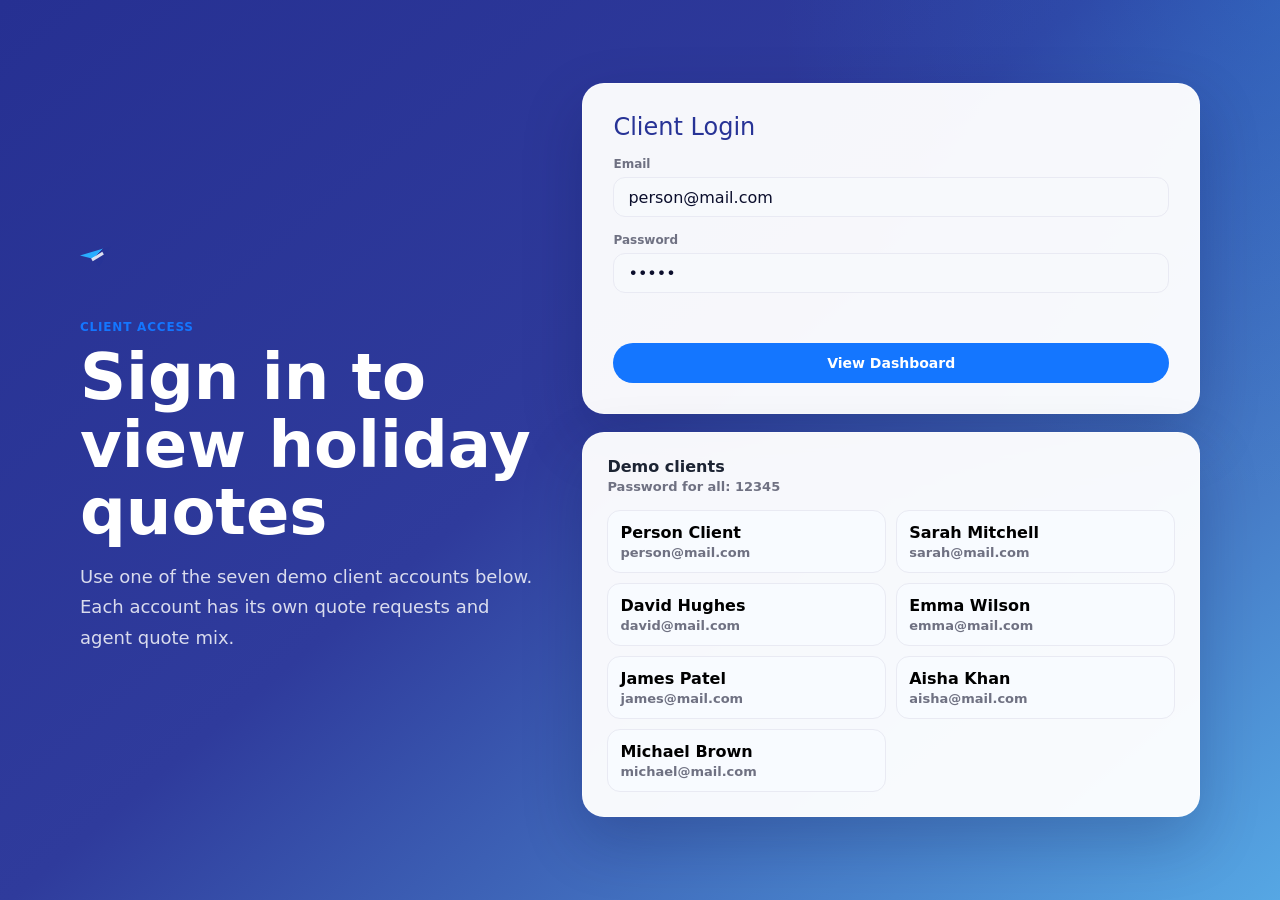
==== commit b566ef6c: "Make login the main screen" ====
--- a/index.html
+++ b/index.html
@@ -3,371 +3,46 @@
   <head>
     <meta charset="utf-8" />
     <meta name="viewport" content="width=device-width, initial-scale=1" />
-    <title>Research Prototype</title>
+    <title>Client Login</title>
     <link rel="stylesheet" href="assets/styles.css" />
   </head>
-  <body class="landing-page">
-    <header class="site-header">
-      <a class="brand" href="./" aria-label="Home">
-        <span class="brand-plane"></span>
-      </a>
-      <nav class="desktop-nav" aria-label="Main navigation">
-        <a class="is-active" href="#home">Home</a>
-        <a href="#cruise-tours">Cruise Tours</a>
-        <a href="#how-it-works">How It Works</a>
-        <a href="#agents">Agents</a>
-      </nav>
-      <div class="header-actions">
-        <a class="pill-button header-dashboard-link" href="dashboard/client/">View Dashboard</a>
-        <button class="icon-button icon-heart" type="button" aria-label="Saved trips"></button>
-        <button class="icon-button icon-user" type="button" aria-label="Account"></button>
-      </div>
-    </header>
-
-    <main>
-      <section class="hero" id="home">
-        <div class="hero-grid"></div>
-        <div class="spark spark-one"></div>
-        <div class="spark spark-two"></div>
-        <div class="spark spark-three"></div>
-        <div class="floating-card floating-left">
-          <p>Recruitment Process</p>
-          <span>Complete</span>
-          <span>Complete</span>
-          <span class="warm">In Progress</span>
-          <b>Linda Marshal</b>
-        </div>
-        <div class="floating-card floating-right">
-          <p>Activity Feed</p>
-          <span>Marvin McKinney</span>
-          <span>Ron Cooper</span>
-          <span>Jenny Wilson</span>
-          <b>Stive Jackson</b>
-        </div>
-        <div class="hero-content">
-          <h1>
-            <span>Tell us about your holiday</span>
-          </h1>
-          <p class="hero-subtitle">and receive quotes from up to <b>5 verified agents.</b></p>
-          <form class="hero-search" id="heroSearch">
-            <input id="tripPrompt" type="text" placeholder="Enter destination or cruise type (e.g. Dubai Cruise, Family Tour)" />
-            <button type="submit">Request Quote</button>
-          </form>
+  <body class="login-page">
+    <main class="login-shell">
+      <section class="login-hero">
+        <a class="brand" href="./" aria-label="Home">
+          <span class="brand-plane"></span>
+        </a>
+        <div>
+          <p class="dashboard-eyebrow">Client access</p>
+          <h1>Sign in to view holiday quotes</h1>
+          <p>Use one of the seven demo client accounts below. Each account has its own quote requests and agent quote mix.</p>
         </div>
       </section>
 
-      <section class="trip-types" id="cruise-tours">
-        <h2>Choose Your <strong>Trip Type</strong></h2>
-        <div class="trip-grid">
-          <a class="trip-card" href="dashboard/client/tour-request/new/">
-            <span class="trip-symbol trip-package"></span>
-            <span>Package Holidays</span>
-          </a>
-          <a class="trip-card" href="dashboard/client/tour-request/new/">
-            <span class="trip-symbol trip-luxury"></span>
-            <span>Luxury Holidays</span>
-          </a>
-          <a class="trip-card" href="dashboard/client/tour-request/new/">
-            <span class="trip-symbol trip-cruise"></span>
-            <span>(Fly / Cruise Only)</span>
-          </a>
-          <a class="trip-card" href="dashboard/client/tour-request/new/">
-            <span class="trip-symbol trip-disney"></span>
-            <span>Disney Trips</span>
-          </a>
-          <a class="trip-card" href="dashboard/client/tour-request/new/">
-            <span class="trip-symbol trip-multicentre"></span>
-            <span>Multi-Centre Trips</span>
-          </a>
-          <a class="trip-card" href="dashboard/client/tour-request/new/">
-            <span class="trip-symbol trip-custom"></span>
-            <span>Custom Travel</span>
-          </a>
+      <section class="login-card">
+        <form id="loginForm" class="login-form" data-dashboard-path="dashboard/client/">
+          <h2>Client Login</h2>
+          <label class="field">
+            <span>Email</span>
+            <input name="email" type="email" autocomplete="email" />
+          </label>
+          <label class="field">
+            <span>Password</span>
+            <input name="password" type="password" autocomplete="current-password" />
+          </label>
+          <small data-login-error></small>
+          <button class="submit-button" type="submit">View Dashboard</button>
+        </form>
+
+        <div class="demo-client-panel">
+          <div>
+            <strong>Demo clients</strong>
+            <span>Password for all: 12345</span>
+          </div>
+          <div class="demo-client-list" id="demoClientList"></div>
         </div>
       </section>
-
-      <section class="travel-marketplace" aria-label="Holiday marketplace highlights">
-        <div class="market-row">
-          <div class="market-row-heading">
-            <div>
-              <h2>Trending Destinations</h2>
-              <p>Popular places our customers love right now</p>
-            </div>
-            <div class="market-controls">
-              <a href="dashboard/client/tour-request/new/">View all</a>
-              <button type="button" aria-label="Previous destinations"></button>
-              <button type="button" aria-label="Next destinations"></button>
-            </div>
-          </div>
-          <div class="market-scroll">
-            <a class="destination-card greece" href="dashboard/client/tour-request/new/?title=Greece%20Holiday&tourType=Beach%20Holiday&destination=Greece&departureAirport=Any%20UK%20airport&adults=2&children=0&budget=%C2%A3299%20pp">
-              <span class="heart-mark"></span>
-              <strong>Greece</strong>
-              <em>From &pound;299 pp</em>
-            </a>
-            <a class="destination-card dubai sponsored" href="dashboard/client/tour-request/new/?title=Dubai%20Holiday&tourType=Luxury%20Holiday&destination=Dubai%2C%20UAE&departureAirport=Manchester%20%28MAN%29&adults=2&children=0&budget=%C2%A3399%20pp">
-              <span class="sponsor-pill">Sponsored</span>
-              <span class="heart-mark"></span>
-              <strong>Dubai</strong>
-              <em>From &pound;399 pp</em>
-            </a>
-            <a class="destination-card tenerife" href="dashboard/client/tour-request/new/?title=Tenerife%20Holiday&tourType=Beach%20Holiday&destination=Tenerife&departureAirport=Any%20UK%20airport&adults=2&children=0&budget=%C2%A3249%20pp">
-              <span class="heart-mark"></span>
-              <strong>Tenerife</strong>
-              <em>From &pound;249 pp</em>
-            </a>
-            <a class="destination-card thailand" href="dashboard/client/tour-request/new/?title=Thailand%20Holiday&tourType=Luxury%20Holiday&destination=Thailand&departureAirport=London%20Heathrow%20%28LHR%29&adults=2&children=0&budget=%C2%A3599%20pp">
-              <span class="heart-mark"></span>
-              <strong>Thailand</strong>
-              <em>From &pound;599 pp</em>
-            </a>
-            <a class="destination-card maldives" href="dashboard/client/tour-request/new/?title=Maldives%20Holiday&tourType=Luxury%20Holiday&destination=Maldives&departureAirport=London%20Gatwick%20%28LGW%29&adults=2&children=0&budget=%C2%A3999%20pp">
-              <span class="heart-mark"></span>
-              <strong>Maldives</strong>
-              <em>From &pound;999 pp</em>
-            </a>
-            <a class="destination-card newyork" href="dashboard/client/tour-request/new/?title=New%20York%20City%20Break&tourType=City%20Break&destination=New%20York&departureAirport=Any%20London%20airport&adults=2&children=0&budget=%C2%A3499%20pp">
-              <span class="heart-mark"></span>
-              <strong>New York</strong>
-              <em>From &pound;499 pp</em>
-            </a>
-          </div>
-        </div>
-
-        <div class="market-row">
-          <div class="market-row-heading">
-            <div>
-              <h2>Featured Holiday Deals</h2>
-              <p>Handpicked offers for unforgettable experiences</p>
-            </div>
-            <div class="market-controls">
-              <a href="dashboard/client/tour-request/new/">View all</a>
-              <button type="button" aria-label="Previous deals"></button>
-              <button type="button" aria-label="Next deals"></button>
-            </div>
-          </div>
-          <div class="market-scroll deal-scroll">
-            <a class="deal-card turkey sponsored" href="dashboard/client/tour-request/new/?title=All%20Inclusive%20Turkey&tourType=Package%20Holiday&destination=Turkey&departureAirport=Manchester%20%28MAN%29&adults=2&children=0&budget=%C2%A3279%20pp">
-              <span class="sponsor-pill">Sponsored</span>
-              <span class="heart-mark"></span>
-              <strong>All Inclusive in Turkey</strong>
-              <span>7 Nights - All Inclusive</span>
-              <em>From &pound;279 pp</em>
-              <b>View Deal</b>
-            </a>
-            <a class="deal-card mauritius" href="dashboard/client/tour-request/new/?title=Mauritius%20Paradise&tourType=Luxury%20Holiday&destination=Mauritius&departureAirport=London%20Gatwick%20%28LGW%29&adults=2&children=0&budget=%C2%A3899%20pp">
-              <span class="heart-mark"></span>
-              <strong>Mauritius Paradise</strong>
-              <span>7 Nights - Half Board</span>
-              <em>From &pound;899 pp</em>
-              <b>View Deal</b>
-            </a>
-            <a class="deal-card mediterranean sponsored" href="dashboard/client/tour-request/new/?title=Mediterranean%20Cruise&tourType=Cruise%20Holiday&destination=Mediterranean&departureAirport=Any%20London%20airport&adults=2&children=0&budget=%C2%A3699%20pp">
-              <span class="sponsor-pill">Sponsored</span>
-              <span class="heart-mark"></span>
-              <strong>Mediterranean Cruise</strong>
-              <span>7 Nights - Full Board</span>
-              <em>From &pound;699 pp</em>
-              <b>View Deal</b>
-            </a>
-            <a class="deal-card dubai-deal" href="dashboard/client/tour-request/new/?title=Dubai%20Luxury%20Escape&tourType=Luxury%20Holiday&destination=Dubai%2C%20UAE&departureAirport=Manchester%20%28MAN%29&adults=2&children=0&budget=%C2%A3499%20pp">
-              <span class="heart-mark"></span>
-              <strong>Dubai Luxury Escape</strong>
-              <span>5 Nights - Room Only</span>
-              <em>From &pound;499 pp</em>
-              <b>View Deal</b>
-            </a>
-            <a class="deal-card caribbean sponsored" href="dashboard/client/tour-request/new/?title=Caribbean%20Getaway&tourType=Beach%20Holiday&destination=Caribbean&departureAirport=London%20Gatwick%20%28LGW%29&adults=2&children=0&budget=%C2%A3799%20pp">
-              <span class="sponsor-pill">Sponsored</span>
-              <span class="heart-mark"></span>
-              <strong>Caribbean Getaway</strong>
-              <span>7 Nights - All Inclusive</span>
-              <em>From &pound;799 pp</em>
-              <b>View Deal</b>
-            </a>
-          </div>
-        </div>
-
-        <div class="market-row">
-          <div class="market-row-heading">
-            <div>
-              <h2>Agent Spotlight</h2>
-              <p>Top performing agents, here to plan your perfect trip</p>
-            </div>
-            <div class="market-controls">
-              <a href="#agents">View all</a>
-              <button type="button" aria-label="Previous agents"></button>
-              <button type="button" aria-label="Next agents"></button>
-            </div>
-          </div>
-          <div class="market-scroll agent-scroll">
-            <article class="agent-card spotlight">
-              <span class="sponsor-pill">Spotlight</span>
-              <span class="agent-avatar">SW</span>
-              <div><strong>Sophie Williams</strong><span>Luxury Travel Specialist</span><em>23 bookings this month</em><button type="button">View Profile</button></div>
-            </article>
-            <article class="agent-card">
-              <span class="agent-avatar">JC</span>
-              <div><strong>James Carter</strong><span>Cruise Specialist</span><em>18 bookings this month</em><button type="button">View Profile</button></div>
-            </article>
-            <article class="agent-card">
-              <span class="agent-avatar">AK</span>
-              <div><strong>Aisha Khan</strong><span>Family Holiday Expert</span><em>31 bookings this month</em><button type="button">View Profile</button></div>
-            </article>
-            <article class="agent-card spotlight">
-              <span class="sponsor-pill">Spotlight</span>
-              <span class="agent-avatar">MB</span>
-              <div><strong>Michael Brown</strong><span>Adventure Travel Expert</span><em>17 bookings this month</em><button type="button">View Profile</button></div>
-            </article>
-            <article class="agent-card">
-              <span class="agent-avatar">EJ</span>
-              <div><strong>Emma Johnson</strong><span>City Break Specialist</span><em>17 bookings this month</em><button type="button">View Profile</button></div>
-            </article>
-          </div>
-        </div>
-
-        <div class="partner-strip">
-          <h2>Sponsored Travel Partners</h2>
-          <div>
-            <span>Jet2 Holidays</span>
-            <span>easyJet Holidays</span>
-            <span>TUI</span>
-            <span>Princess Cruises</span>
-            <span>Virgin Voyages</span>
-          </div>
-        </div>
-      </section>
-
-      <section class="live-requests">
-        <div class="section-kicker">Live</div>
-        <h2>Travel Requests</h2>
-        <div class="request-grid">
-          <article class="request-card">
-            <img src="assets/trip-images/mediterranean-cruise.png" alt="Cruise ship sailing beside a Mediterranean coastal town" />
-            <div>
-              <span class="badge">Seasonal</span>
-              <h3>Mediterranean Cruise</h3>
-              <dl>
-                <div><dt>Travel Date</dt><dd>March 2026</dd></div>
-                <div><dt>Passengers</dt><dd>4 Adults</dd></div>
-                <div><dt>Budget</dt><dd>Flexible</dd></div>
-              </dl>
-              <a href="dashboard/client/tour-request/new/?title=Mediterranean%20Cruise&tourType=Cruise%20Holiday&destination=Mediterranean&departureAirport=Any%20London%20airport&dateFrom=2026-03-01&dateTo=2026-03-14&adults=4&children=0&budget=Flexible&description=Seasonal%20Mediterranean%20cruise%20request%20for%204%20adults%20travelling%20in%20March%202026.%20Customer%20is%20open%20to%20flexible%20budget%20options.">View &amp; Request Quote</a>
-            </div>
-          </article>
-          <article class="request-card">
-            <img src="assets/trip-images/dubai-family-tour.png" alt="Family holiday in Dubai with the city skyline" />
-            <div>
-              <span class="badge">Luxury</span>
-              <h3>Dubai Family Tour</h3>
-              <dl>
-                <div><dt>Travel Date</dt><dd>April 2026</dd></div>
-                <div><dt>Passengers</dt><dd>2 Adults, 2 Children</dd></div>
-                <div><dt>Budget</dt><dd>&pound;15,000</dd></div>
-              </dl>
-              <a href="dashboard/client/tour-request/new/?title=Dubai%20Family%20Tour&tourType=Luxury%20Holiday&destination=Dubai%2C%20UAE&departureAirport=Manchester%20%28MAN%29&dateFrom=2026-04-01&dateTo=2026-04-14&adults=2&children=2&childAges=8%2C12&budget=%C2%A315%2C000&description=Dubai%20family%20tour%20for%202%20adults%20and%202%20children%20aged%208%20and%2012%20travelling%20in%20April%202026.%20Looking%20for%20family-friendly%20accommodation%2C%20transfers%2C%20and%20key%20Dubai%20experiences.">View &amp; Request Quote</a>
-            </div>
-          </article>
-          <article class="request-card">
-            <img src="assets/trip-images/norway-fjords-cruise.png" alt="Cruise ship travelling through Norway fjords" />
-            <div>
-              <span class="badge">Cruise</span>
-              <h3>Norway Fjords Cruise</h3>
-              <dl>
-                <div><dt>Travel Date</dt><dd>June 2026</dd></div>
-                <div><dt>Passengers</dt><dd>6 Adults</dd></div>
-                <div><dt>Budget</dt><dd>&pound;22,500</dd></div>
-              </dl>
-              <a href="dashboard/client/tour-request/new/?title=Norway%20Fjords%20Cruise&tourType=Cruise%20Holiday&destination=Norway%20Fjords&departureAirport=London%20Gatwick%20%28LGW%29&dateFrom=2026-06-01&dateTo=2026-06-14&adults=6&children=0&budget=%C2%A322%2C500&description=Norway%20fjords%20cruise%20request%20for%206%20adults%20travelling%20in%20June%202026.%20Interested%20in%20scenic%20fjord%20routes%2C%20premium%20cabins%2C%20and%20shore%20excursions.">View &amp; Request Quote</a>
-            </div>
-          </article>
-        </div>
-      </section>
-
-      <section class="split-section">
-        <div class="image-stack">
-          <img class="main-image" src="prototype-request.png" alt="Travel request form preview" />
-          <div class="mini-card">
-            <strong>Travel Agents</strong>
-            <span>Verified bids ready within hours</span>
-          </div>
-        </div>
-        <div class="copy-column">
-          <div class="toggle-tabs" aria-label="Audience">
-            <button class="active" type="button">For Travellers</button>
-            <button type="button">For Agents</button>
-          </div>
-          <h2>A Smarter Way to <strong>Book Travel</strong></h2>
-          <p>Submit detailed travel requests, receive up to 5 verified agent bids, compare offers transparently, and choose one agent to handle the full booking.</p>
-          <ul class="check-list">
-            <li>Submit detailed trip requests</li>
-            <li>Receive up to 5 verified agent bids</li>
-            <li>Compare offers transparently</li>
-            <li>One agent handles full booking</li>
-          </ul>
-          <a class="text-link" href="dashboard/client/tour-request/new/">Submit Your Trip Request</a>
-        </div>
-      </section>
-
-      <section class="how-it-works" id="how-it-works">
-        <h2>How It <strong>Works</strong></h2>
-        <div class="steps">
-          <article>
-            <span class="step-icon step-submit"></span>
-            <h3>Submit Request</h3>
-            <p>Fill in your trip details and preferences.</p>
-          </article>
-          <article>
-            <span class="step-icon step-bids"></span>
-            <h3>Agent Bids</h3>
-            <p>Verified agents use credits to submit competitive offers.</p>
-          </article>
-          <article>
-            <span class="step-icon step-book"></span>
-            <h3>Choose &amp; Book</h3>
-            <p>Select the best agent and complete your booking directly.</p>
-          </article>
-        </div>
-      </section>
-
-      <section class="why-section">
-        <h2>Why Travellers <strong>Use Our Platform</strong></h2>
-        <div class="benefit-grid">
-          <article><h3>Better Prices</h3><p>Compare multiple travel quotes easily.</p></article>
-          <article><h3>Verified Agents</h3><p>All agents are reviewed and approved.</p></article>
-          <article><h3>Save Time</h3><p>No need to contact multiple agencies.</p></article>
-          <article><h3>Transparent Process</h3><p>Clear bidding and booking workflow.</p></article>
-        </div>
-      </section>
-
-      <section class="agent-section" id="agents">
-        <div>
-          <span class="section-kicker">Agent</span>
-          <h2>Become a <strong>Travel Agent Partner</strong></h2>
-          <p>Join as an agent, choose a tier and start bidding with credits on approved customer travel requests.</p>
-          <div class="agent-actions">
-            <a class="pill-button" href="dashboard/client/tour-request/new/">Request a Trip</a>
-            <a class="outline-button" href="#agents">Join as Agent</a>
-          </div>
-        </div>
-        <img src="assets/trip-images/dubai-family-tour.png" alt="Travel agent helping a family plan a Dubai holiday" />
-      </section>
     </main>
-
-    <footer class="site-footer">
-      <div>
-        <a class="brand footer-brand" href="./" aria-label="Home">
-          <span class="brand-plane"></span>
-        </a>
-        <p>Research prototype.</p>
-      </div>
-      <div class="footer-links">
-        <a href="#home">For Customers</a>
-        <a href="#agents">Pricing &amp; Membership</a>
-        <a href="#how-it-works">Agent Verification</a>
-        <a href="dashboard/client/tour-request/new/">Submit Travel Request</a>
-      </div>
-    </footer>
 
     <script src="assets/app.js"></script>
   </body>
--- a/assets/styles.css
+++ b/assets/styles.css
@@ -1103,6 +1103,116 @@
   font-weight: 800;
 }
 
+.login-page {
+  min-height: 100vh;
+  background:
+    radial-gradient(circle at top right, rgba(40, 173, 255, 0.22), transparent 32%),
+    linear-gradient(140deg, #263092 0%, #2f3b9c 46%, #56a7e4 100%);
+}
+
+.login-shell {
+  width: min(1120px, calc(100% - 44px));
+  min-height: 100vh;
+  display: grid;
+  grid-template-columns: 0.85fr 1.15fr;
+  align-items: center;
+  gap: 46px;
+  margin: 0 auto;
+  padding: 56px 0;
+}
+
+.login-hero {
+  color: #ffffff;
+}
+
+.login-hero .brand {
+  margin-bottom: 52px;
+  color: #ffffff;
+}
+
+.login-hero h1 {
+  margin: 10px 0 16px;
+  font-size: clamp(42px, 5vw, 68px);
+  line-height: 1.05;
+  letter-spacing: 0;
+}
+
+.login-hero p:not(.dashboard-eyebrow) {
+  max-width: 520px;
+  margin: 0;
+  color: rgba(255, 255, 255, 0.82);
+  font-size: 18px;
+  line-height: 1.7;
+}
+
+.login-card {
+  display: grid;
+  gap: 18px;
+}
+
+.login-form,
+.demo-client-panel {
+  border: 1px solid rgba(255, 255, 255, 0.42);
+  border-radius: 22px;
+  background: rgba(255, 255, 255, 0.96);
+  box-shadow: 0 24px 60px rgba(10, 20, 70, 0.22);
+}
+
+.login-form {
+  display: grid;
+  gap: 16px;
+  padding: 30px;
+}
+
+.login-form h2 {
+  margin: 0;
+  font-size: 24px;
+}
+
+.login-form small {
+  min-height: 18px;
+  color: #ef4444;
+  font-weight: 800;
+}
+
+.demo-client-panel {
+  padding: 24px;
+}
+
+.demo-client-panel strong,
+.demo-client-panel span {
+  display: block;
+}
+
+.demo-client-panel span {
+  margin-top: 3px;
+  color: var(--qmt-text-muted);
+  font-size: 13px;
+  font-weight: 800;
+}
+
+.demo-client-list {
+  display: grid;
+  grid-template-columns: repeat(2, minmax(0, 1fr));
+  gap: 10px;
+  margin-top: 16px;
+}
+
+.demo-client-list button {
+  min-width: 0;
+  padding: 12px;
+  border: 1px solid var(--qmt-border);
+  border-radius: 13px;
+  background: #f8fbff;
+  text-align: left;
+  cursor: pointer;
+}
+
+.demo-client-list button:hover {
+  border-color: rgba(20, 118, 255, 0.34);
+  background: var(--qmt-blue-light);
+}
+
 .dashboard-page {
   background:
     radial-gradient(circle at top right, rgba(214, 181, 109, 0.16), transparent 28%),
@@ -1287,6 +1397,18 @@
   font-size: 13px;
   font-weight: 800;
   background: #ffffff;
+}
+
+.logout-button {
+  min-height: 36px;
+  padding: 0 15px;
+  border: 1px solid var(--qmt-border);
+  border-radius: 999px;
+  background: #ffffff;
+  color: var(--qmt-text-dark);
+  font-size: 13px;
+  font-weight: 800;
+  cursor: pointer;
 }
 
 .avatar {
@@ -2285,7 +2407,21 @@
   .benefit-grid,
   .split-section,
   .agent-section,
+  .login-shell,
   .qmt-form {
+    grid-template-columns: 1fr;
+  }
+
+  .login-shell {
+    align-items: start;
+    padding: 28px 0;
+  }
+
+  .login-hero .brand {
+    margin-bottom: 34px;
+  }
+
+  .demo-client-list {
     grid-template-columns: 1fr;
   }
 
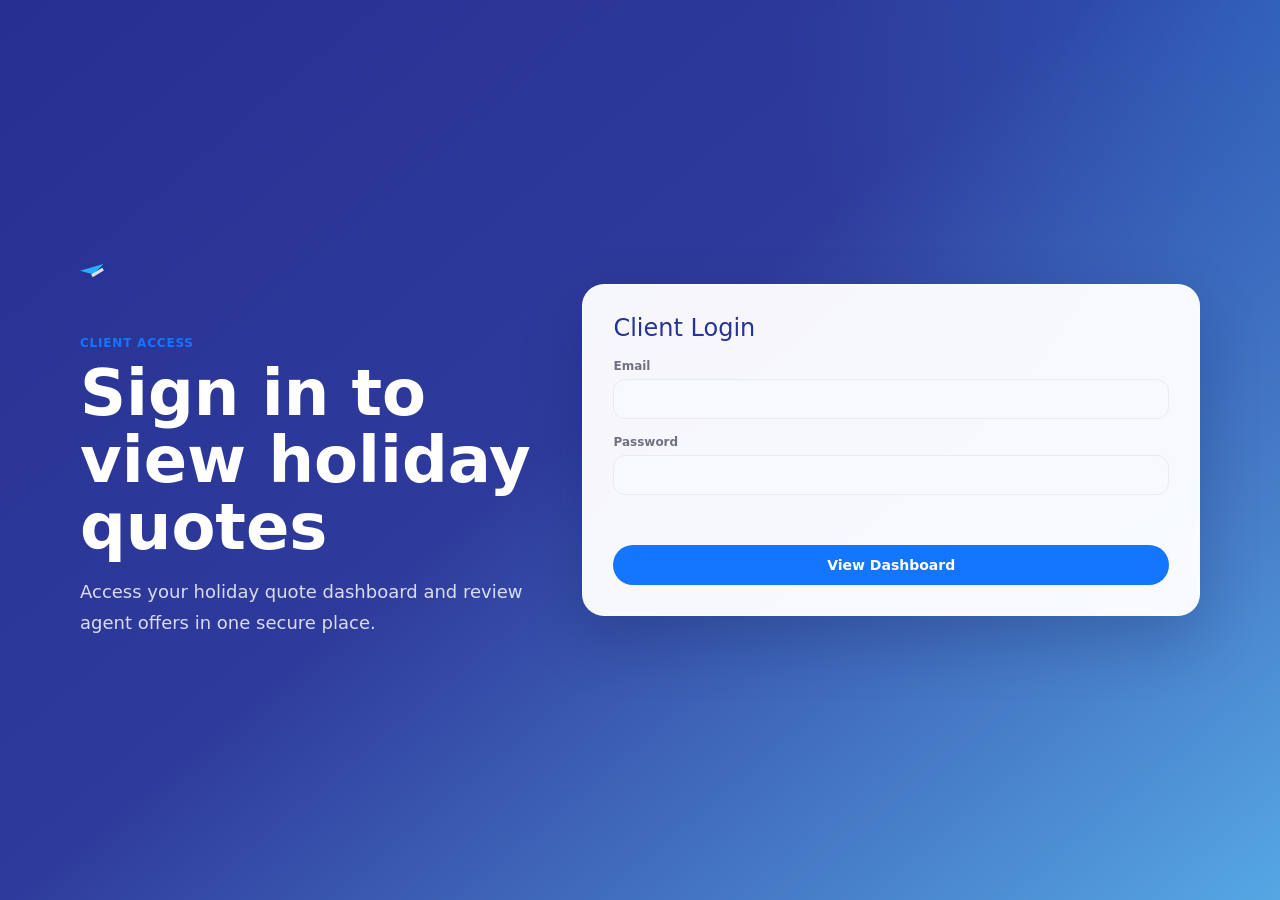
==== commit 9382b505: "PDF Updates" ====
--- a/index.html
+++ b/index.html
@@ -4,7 +4,7 @@
     <meta charset="utf-8" />
     <meta name="viewport" content="width=device-width, initial-scale=1" />
     <title>Client Login</title>
-    <link rel="stylesheet" href="assets/styles.css" />
+    <link rel="stylesheet" href="assets/styles.css?v=pdf-agent-banner-1" />
   </head>
   <body class="login-page">
     <main class="login-shell">
@@ -15,7 +15,7 @@
         <div>
           <p class="dashboard-eyebrow">Client access</p>
           <h1>Sign in to view holiday quotes</h1>
-          <p>Use one of the seven demo client accounts below. Each account has its own quote requests and agent quote mix.</p>
+          <p>Access your holiday quote dashboard and review agent offers in one secure place.</p>
         </div>
       </section>
 
@@ -33,17 +33,9 @@
           <small data-login-error></small>
           <button class="submit-button" type="submit">View Dashboard</button>
         </form>
-
-        <div class="demo-client-panel">
-          <div>
-            <strong>Demo clients</strong>
-            <span>Password for all: 12345</span>
-          </div>
-          <div class="demo-client-list" id="demoClientList"></div>
-        </div>
       </section>
     </main>
 
-    <script src="assets/app.js"></script>
+    <script src="assets/app.js?v=pdf-agent-banner-1"></script>
   </body>
 </html>
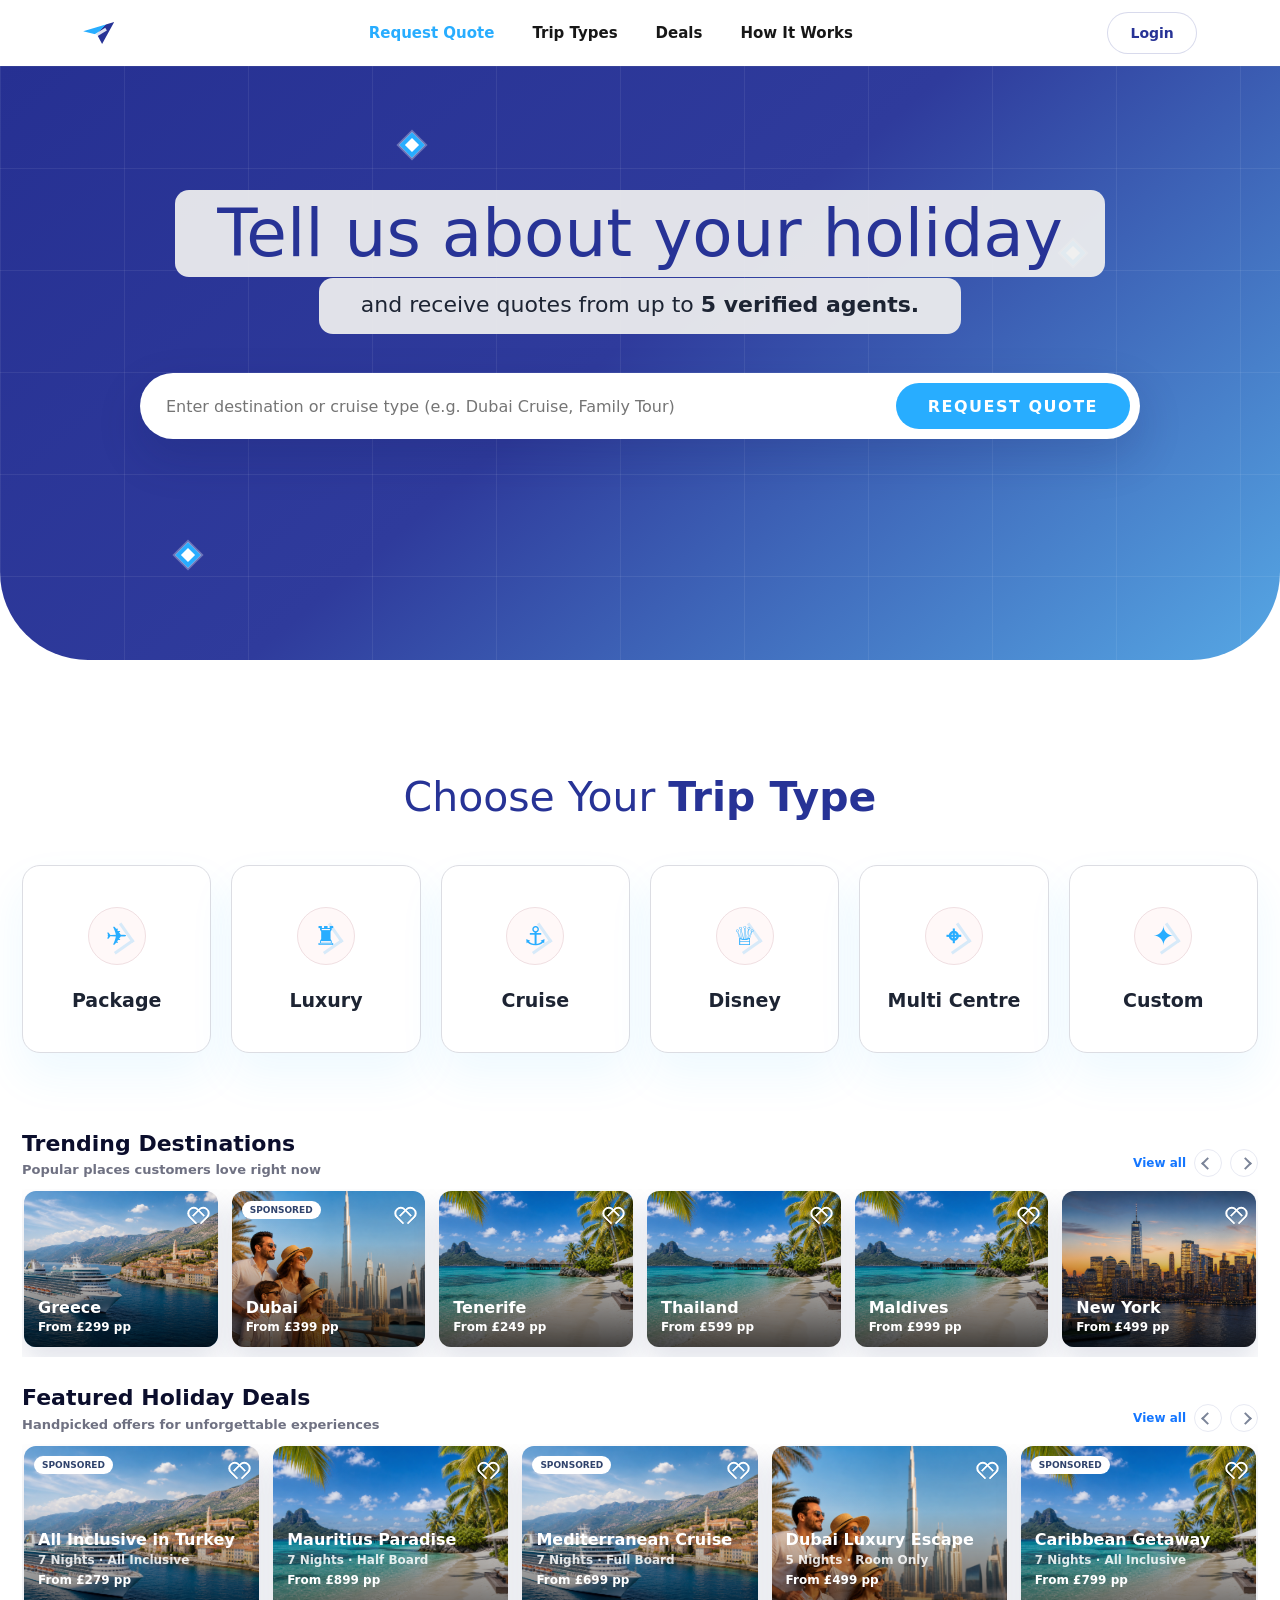
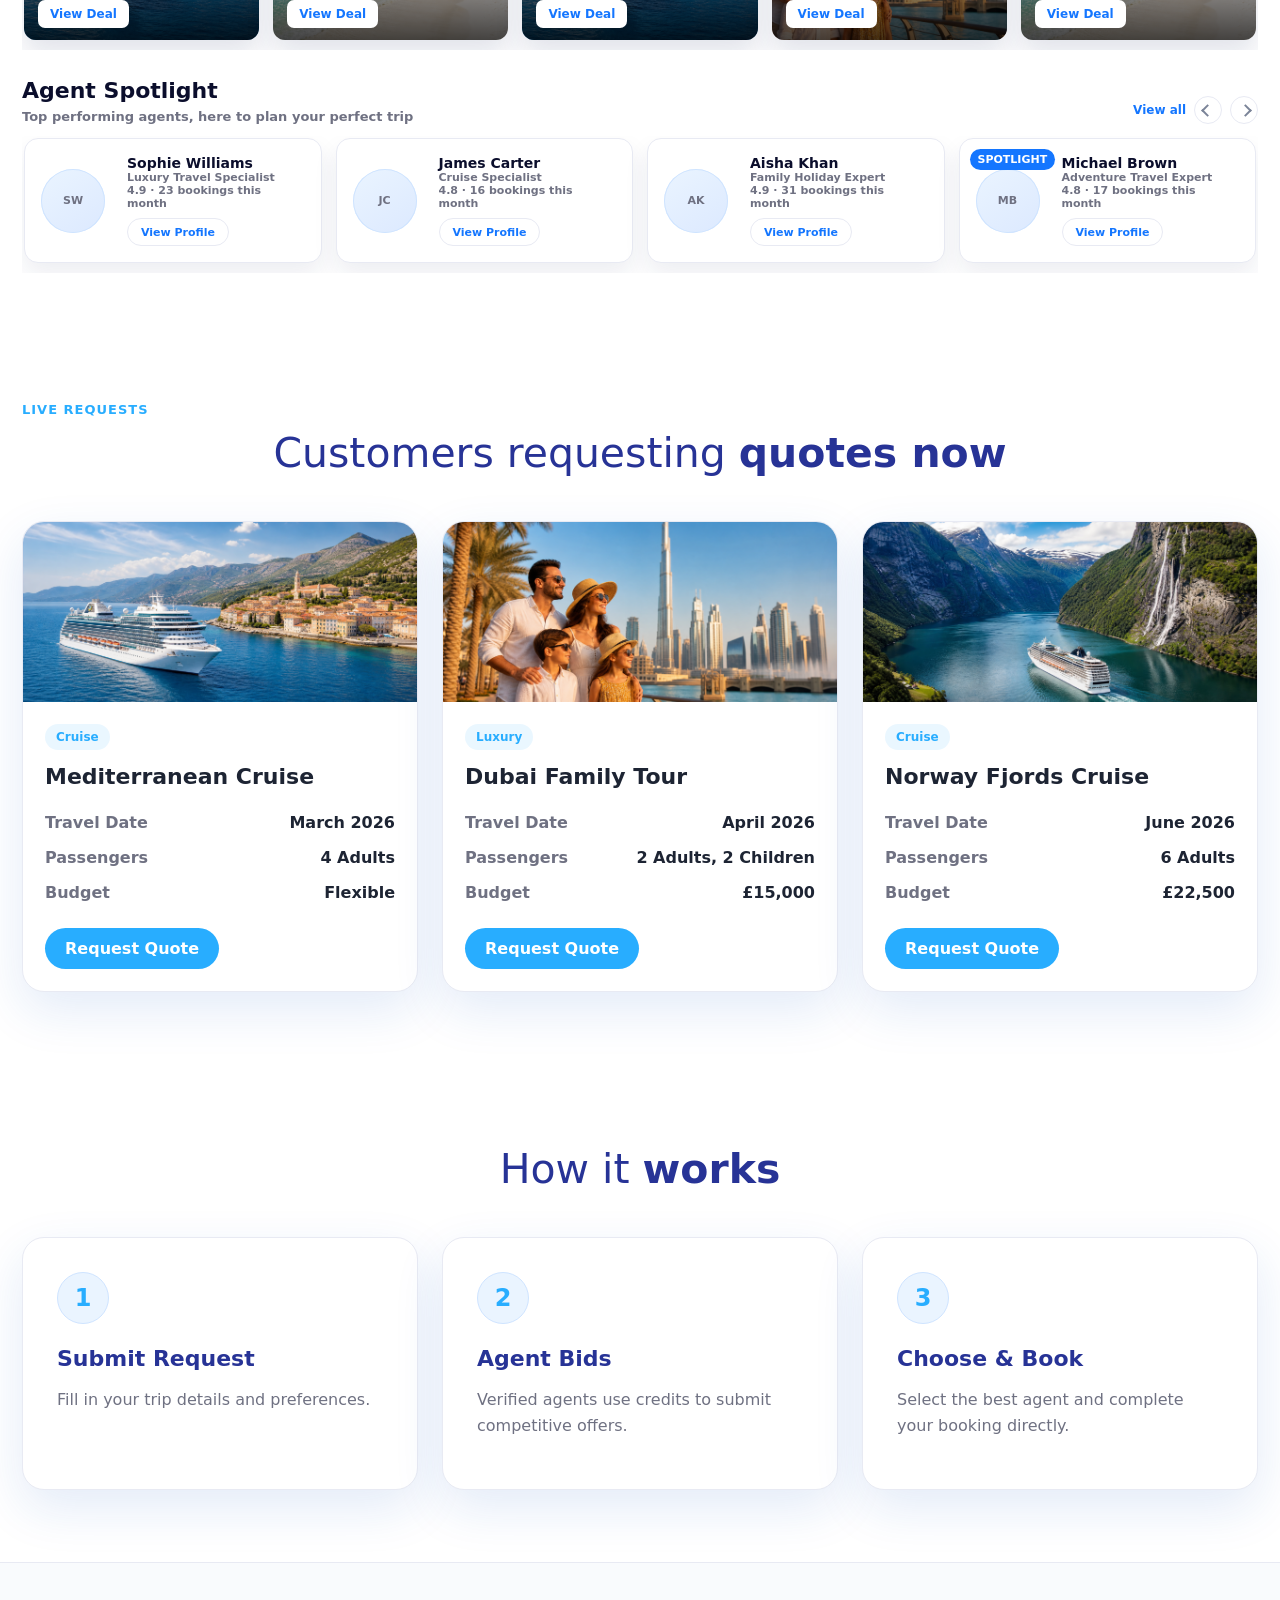
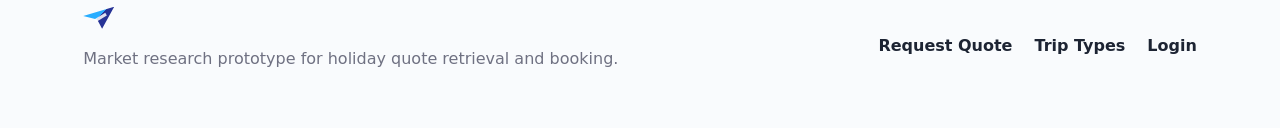
==== commit 40dcca64: "Deploy Travel" ====
--- a/index.html
+++ b/index.html
@@ -3,39 +3,180 @@
   <head>
     <meta charset="utf-8" />
     <meta name="viewport" content="width=device-width, initial-scale=1" />
-    <title>Client Login</title>
-    <link rel="stylesheet" href="assets/styles.css?v=pdf-agent-banner-1" />
+    <title>Market Research Portal</title>
+    <link rel="stylesheet" href="assets/styles.css?v=home-restored-1" />
   </head>
-  <body class="login-page">
-    <main class="login-shell">
-      <section class="login-hero">
-        <a class="brand" href="./" aria-label="Home">
-          <span class="brand-plane"></span>
-        </a>
-        <div>
-          <p class="dashboard-eyebrow">Client access</p>
-          <h1>Sign in to view holiday quotes</h1>
-          <p>Access your holiday quote dashboard and review agent offers in one secure place.</p>
+  <body>
+    <header class="site-header">
+      <a class="brand" href="./" aria-label="Home">
+        <span class="brand-plane"></span>
+      </a>
+
+      <nav class="desktop-nav" aria-label="Main navigation">
+        <a class="is-active" href="#quote">Request Quote</a>
+        <a href="#trip-types">Trip Types</a>
+        <a href="#deals">Deals</a>
+        <a href="#how-it-works">How It Works</a>
+      </nav>
+
+      <div class="header-actions">
+        <a class="outline-button" href="login/">Login</a>
+      </div>
+    </header>
+
+    <main>
+      <section class="hero" id="quote">
+        <div class="hero-grid"></div>
+        <span class="spark spark-one"></span>
+        <span class="spark spark-two"></span>
+        <span class="spark spark-three"></span>
+
+        <div class="hero-content">
+          <h1>
+            <span>Tell us about your holiday</span>
+          </h1>
+          <p class="hero-subtitle">and receive quotes from up to <strong>5 verified agents.</strong></p>
+
+          <form class="hero-search" id="heroSearch">
+            <input id="tripPrompt" type="text" placeholder="Enter destination or cruise type (e.g. Dubai Cruise, Family Tour)" />
+            <button type="submit">Request Quote</button>
+          </form>
         </div>
       </section>
 
-      <section class="login-card">
-        <form id="loginForm" class="login-form" data-dashboard-path="dashboard/client/">
-          <h2>Client Login</h2>
-          <label class="field">
-            <span>Email</span>
-            <input name="email" type="email" autocomplete="email" />
-          </label>
-          <label class="field">
-            <span>Password</span>
-            <input name="password" type="password" autocomplete="current-password" />
-          </label>
-          <small data-login-error></small>
-          <button class="submit-button" type="submit">View Dashboard</button>
-        </form>
+      <section class="trip-types" id="trip-types">
+        <h2>Choose Your <strong>Trip Type</strong></h2>
+        <div class="trip-grid">
+          <a class="trip-card" href="dashboard/client/tour-request/new/?tourType=Package%20Holiday"><span class="trip-symbol trip-package"></span>Package</a>
+          <a class="trip-card" href="dashboard/client/tour-request/new/?tourType=Luxury%20Holiday"><span class="trip-symbol trip-luxury"></span>Luxury</a>
+          <a class="trip-card" href="dashboard/client/tour-request/new/?tourType=Cruise"><span class="trip-symbol trip-cruise"></span>Cruise</a>
+          <a class="trip-card" href="dashboard/client/tour-request/new/?tourType=Disney%20Trip"><span class="trip-symbol trip-disney"></span>Disney</a>
+          <a class="trip-card" href="dashboard/client/tour-request/new/?tourType=Multi-Centre%20Trip"><span class="trip-symbol trip-multicentre"></span>Multi Centre</a>
+          <a class="trip-card" href="dashboard/client/tour-request/new/?tourType=Custom%20Travel"><span class="trip-symbol trip-custom"></span>Custom</a>
+        </div>
+      </section>
+
+      <section class="travel-marketplace" id="deals">
+        <div class="market-row">
+          <div class="market-row-heading">
+            <div>
+              <h2>Trending Destinations</h2>
+              <p>Popular places customers love right now</p>
+            </div>
+            <div class="market-controls"><span>View all</span><button type="button" aria-label="Previous"></button><button type="button" aria-label="Next"></button></div>
+          </div>
+          <div class="market-scroll">
+            <article class="destination-card greece"><span class="heart-mark"></span><strong>Greece</strong><em>From £299 pp</em></article>
+            <article class="destination-card dubai"><span class="sponsor-pill">Sponsored</span><span class="heart-mark"></span><strong>Dubai</strong><em>From £399 pp</em></article>
+            <article class="destination-card tenerife"><span class="heart-mark"></span><strong>Tenerife</strong><em>From £249 pp</em></article>
+            <article class="destination-card thailand"><span class="heart-mark"></span><strong>Thailand</strong><em>From £599 pp</em></article>
+            <article class="destination-card maldives"><span class="heart-mark"></span><strong>Maldives</strong><em>From £999 pp</em></article>
+            <article class="destination-card newyork"><span class="heart-mark"></span><strong>New York</strong><em>From £499 pp</em></article>
+          </div>
+        </div>
+
+        <div class="market-row">
+          <div class="market-row-heading">
+            <div>
+              <h2>Featured Holiday Deals</h2>
+              <p>Handpicked offers for unforgettable experiences</p>
+            </div>
+            <div class="market-controls"><span>View all</span><button type="button" aria-label="Previous"></button><button type="button" aria-label="Next"></button></div>
+          </div>
+          <div class="market-scroll deal-scroll">
+            <article class="deal-card turkey"><span class="sponsor-pill">Sponsored</span><span class="heart-mark"></span><strong>All Inclusive in Turkey</strong><span>7 Nights · All Inclusive</span><em>From £279 pp</em><b>View Deal</b></article>
+            <article class="deal-card mauritius"><span class="heart-mark"></span><strong>Mauritius Paradise</strong><span>7 Nights · Half Board</span><em>From £899 pp</em><b>View Deal</b></article>
+            <article class="deal-card mediterranean"><span class="sponsor-pill">Sponsored</span><span class="heart-mark"></span><strong>Mediterranean Cruise</strong><span>7 Nights · Full Board</span><em>From £699 pp</em><b>View Deal</b></article>
+            <article class="deal-card dubai-deal"><span class="heart-mark"></span><strong>Dubai Luxury Escape</strong><span>5 Nights · Room Only</span><em>From £499 pp</em><b>View Deal</b></article>
+            <article class="deal-card caribbean"><span class="sponsor-pill">Sponsored</span><span class="heart-mark"></span><strong>Caribbean Getaway</strong><span>7 Nights · All Inclusive</span><em>From £799 pp</em><b>View Deal</b></article>
+          </div>
+        </div>
+
+        <div class="market-row">
+          <div class="market-row-heading">
+            <div>
+              <h2>Agent Spotlight</h2>
+              <p>Top performing agents, here to plan your perfect trip</p>
+            </div>
+            <div class="market-controls"><span>View all</span><button type="button" aria-label="Previous"></button><button type="button" aria-label="Next"></button></div>
+          </div>
+          <div class="market-scroll agent-scroll">
+            <article class="agent-card"><span class="agent-avatar">SW</span><div><strong>Sophie Williams</strong><span>Luxury Travel Specialist</span><em>4.9 · 23 bookings this month</em><button type="button">View Profile</button></div></article>
+            <article class="agent-card"><span class="agent-avatar">JC</span><div><strong>James Carter</strong><span>Cruise Specialist</span><em>4.8 · 16 bookings this month</em><button type="button">View Profile</button></div></article>
+            <article class="agent-card"><span class="agent-avatar">AK</span><div><strong>Aisha Khan</strong><span>Family Holiday Expert</span><em>4.9 · 31 bookings this month</em><button type="button">View Profile</button></div></article>
+            <article class="agent-card"><span class="sponsor-pill">Spotlight</span><span class="agent-avatar">MB</span><div><strong>Michael Brown</strong><span>Adventure Travel Expert</span><em>4.8 · 17 bookings this month</em><button type="button">View Profile</button></div></article>
+          </div>
+        </div>
+      </section>
+
+      <section class="live-requests">
+        <p class="section-kicker">Live Requests</p>
+        <h2>Customers requesting <strong>quotes now</strong></h2>
+        <div class="request-grid">
+          <article class="request-card">
+            <img src="assets/trip-images/mediterranean-cruise.png" alt="Cruise ship on the Mediterranean" />
+            <div>
+              <span class="badge">Cruise</span>
+              <h3>Mediterranean Cruise</h3>
+              <dl>
+                <div><dt>Travel Date</dt><dd>March 2026</dd></div>
+                <div><dt>Passengers</dt><dd>4 Adults</dd></div>
+                <div><dt>Budget</dt><dd>Flexible</dd></div>
+              </dl>
+              <a href="dashboard/client/tour-request/new/?title=Mediterranean%20Cruise&tourType=Cruise">Request Quote</a>
+            </div>
+          </article>
+          <article class="request-card">
+            <img src="assets/trip-images/dubai-family-tour.png" alt="Dubai family holiday" />
+            <div>
+              <span class="badge">Luxury</span>
+              <h3>Dubai Family Tour</h3>
+              <dl>
+                <div><dt>Travel Date</dt><dd>April 2026</dd></div>
+                <div><dt>Passengers</dt><dd>2 Adults, 2 Children</dd></div>
+                <div><dt>Budget</dt><dd>£15,000</dd></div>
+              </dl>
+              <a href="dashboard/client/tour-request/new/?title=Dubai%20Family%20Tour&tourType=Luxury%20Holiday&destination=Dubai">Request Quote</a>
+            </div>
+          </article>
+          <article class="request-card">
+            <img src="assets/trip-images/norway-fjords-cruise.png" alt="Norway fjords cruise" />
+            <div>
+              <span class="badge">Cruise</span>
+              <h3>Norway Fjords Cruise</h3>
+              <dl>
+                <div><dt>Travel Date</dt><dd>June 2026</dd></div>
+                <div><dt>Passengers</dt><dd>6 Adults</dd></div>
+                <div><dt>Budget</dt><dd>£22,500</dd></div>
+              </dl>
+              <a href="dashboard/client/tour-request/new/?title=Norway%20Fjords%20Cruise&tourType=Cruise">Request Quote</a>
+            </div>
+          </article>
+        </div>
+      </section>
+
+      <section class="how-it-works" id="how-it-works">
+        <h2>How it <strong>works</strong></h2>
+        <div class="steps">
+          <article><span class="step-icon step-submit"></span><h3>Submit Request</h3><p>Fill in your trip details and preferences.</p></article>
+          <article><span class="step-icon step-bids"></span><h3>Agent Bids</h3><p>Verified agents use credits to submit competitive offers.</p></article>
+          <article><span class="step-icon step-book"></span><h3>Choose & Book</h3><p>Select the best agent and complete your booking directly.</p></article>
+        </div>
       </section>
     </main>
 
-    <script src="assets/app.js?v=pdf-agent-banner-1"></script>
+    <footer class="site-footer">
+      <div class="footer-brand">
+        <a class="brand" href="./" aria-label="Home"><span class="brand-plane"></span></a>
+        <p>Market research prototype for holiday quote retrieval and booking.</p>
+      </div>
+      <div class="footer-links">
+        <a href="#quote">Request Quote</a>
+        <a href="#trip-types">Trip Types</a>
+        <a href="login/">Login</a>
+      </div>
+    </footer>
+
+    <script src="assets/app.js?v=home-restored-1"></script>
   </body>
 </html>
--- a/assets/styles.css
+++ b/assets/styles.css
@@ -2284,6 +2284,113 @@
   color: #bd2d2d;
 }
 
+.accept-confirmation-backdrop {
+  position: fixed;
+  inset: 0;
+  z-index: 100;
+  display: flex;
+  align-items: center;
+  justify-content: center;
+  padding: 24px;
+  background: rgba(9, 20, 42, 0.56);
+}
+
+.accept-confirmation-box {
+  position: relative;
+  width: min(520px, 100%);
+  padding: 26px;
+  border: 1px solid rgba(255, 255, 255, 0.58);
+  border-radius: 18px;
+  background: #ffffff;
+  box-shadow: 0 28px 70px rgba(5, 18, 38, 0.28);
+}
+
+.accept-confirmation-close {
+  position: absolute;
+  top: 16px;
+  right: 16px;
+  width: 32px;
+  height: 32px;
+  border: 1px solid var(--qmt-border);
+  border-radius: 50%;
+  background: #ffffff;
+  color: var(--qmt-text-muted);
+  font-weight: 900;
+  cursor: pointer;
+}
+
+.accept-confirmation-box h2 {
+  margin: 8px 42px 10px 0;
+  color: var(--qmt-text-dark);
+  font-size: 24px;
+}
+
+.accept-confirmation-box p {
+  margin: 0;
+  color: var(--qmt-text-muted);
+  line-height: 1.5;
+  font-weight: 700;
+}
+
+.accept-confirmation-summary {
+  display: grid;
+  gap: 10px;
+  margin: 18px 0;
+  padding: 14px;
+  border-radius: 14px;
+  background: #f5f8fc;
+}
+
+.accept-confirmation-summary div {
+  display: grid;
+  grid-template-columns: 92px 1fr;
+  gap: 12px;
+}
+
+.accept-confirmation-summary dt,
+.accept-confirmation-summary dd {
+  margin: 0;
+}
+
+.accept-confirmation-summary dt {
+  color: var(--qmt-text-muted);
+  font-size: 12px;
+  font-weight: 900;
+}
+
+.accept-confirmation-summary dd {
+  color: var(--qmt-text-dark);
+  font-weight: 900;
+}
+
+.accept-confirmation-actions {
+  display: flex;
+  flex-wrap: wrap;
+  justify-content: flex-end;
+  gap: 10px;
+}
+
+.accept-confirmation-actions button {
+  min-height: 40px;
+  padding: 0 16px;
+  border-radius: 999px;
+  font-weight: 900;
+  cursor: pointer;
+}
+
+.accept-confirmation-actions button:first-child {
+  border: 1px solid var(--qmt-border);
+  background: #ffffff;
+  color: var(--qmt-text-dark);
+}
+
+.accept-confirmation-actions button:last-child {
+  border: 0;
+  background: #0c7040;
+  color: #ffffff;
+  box-shadow: 0 14px 30px rgba(12, 112, 64, 0.22);
+}
+
 .quote-request-side {
   display: flex;
   flex-direction: column;
